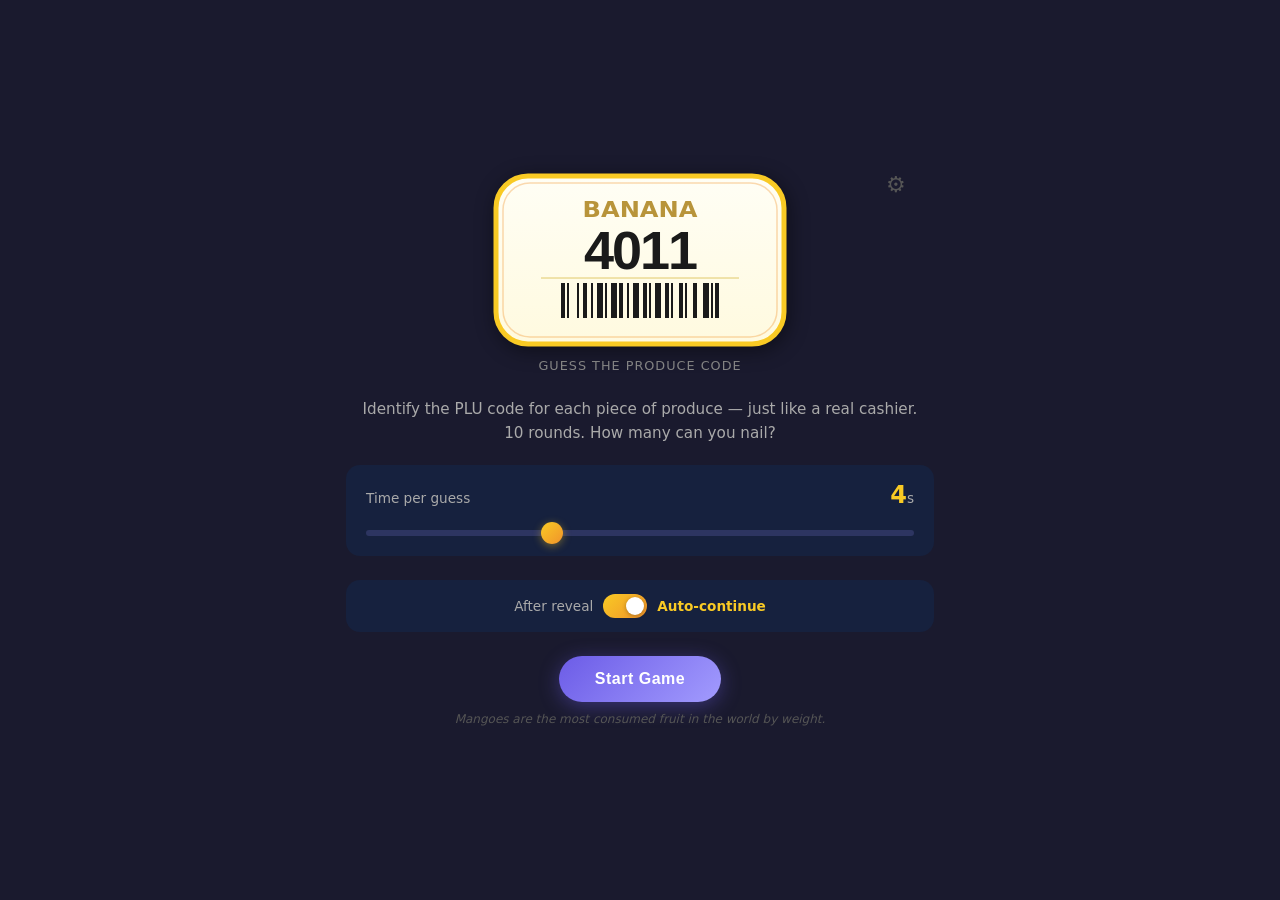
==== index.html @ 0d96e9ea "Fix getScoreHistory error handling, grade denominator, recordGame placement, Home button visibility" ====
<!DOCTYPE html>
<html lang="en">
<head>
<meta charset="UTF-8">
<meta name="viewport" content="width=device-width, initial-scale=1.0">
<title>Banana 4011 — Guess the Produce Code!</title>
<link rel="stylesheet" href="style.css">
</head>
<body>
<div id="app">

  <!-- START SCREEN -->
  <div id="start-screen" class="screen active">
  <button class="gear-btn" onclick="showSettings()" aria-label="Settings">⚙</button>
    <div class="sticker-wrap">
      <!-- Code 128B barcode for "4011": Start B · '4'(v20) · '0'(v16) · '1'(v17) · '1'(v17) · check(v69) · Stop -->
      <svg class="sticker-logo" viewBox="0 0 300 180" xmlns="http://www.w3.org/2000/svg" role="img" aria-label="Banana 4011 PLU sticker">
        <defs>
          <linearGradient id="sticker-bg" x1="0" y1="0" x2="0" y2="1">
            <stop offset="0%" stop-color="#fffef5"/>
            <stop offset="100%" stop-color="#fffadf"/>
          </linearGradient>
        </defs>
        <rect x="6" y="6" width="288" height="168" rx="32" ry="32" fill="url(#sticker-bg)"/>
        <rect x="6" y="6" width="288" height="168" rx="32" ry="32" fill="none" stroke="#f9ca24" stroke-width="5"/>
        <rect x="13" y="13" width="274" height="154" rx="27" ry="27" fill="none" stroke="#f0932b" stroke-width="1.5" opacity="0.35"/>
        <text x="150" y="47" font-family="'Segoe UI',system-ui,sans-serif" font-size="22" font-weight="700" fill="#b8943a" text-anchor="middle" textLength="115" lengthAdjust="spacingAndGlyphs">BANANA</text>
        <text x="150" y="99" font-family="'Helvetica Neue',Arial,sans-serif" font-size="54" font-weight="900" fill="#1a1a1a" text-anchor="middle" letter-spacing="-2">4011</text>
        <line x1="51" y1="108" x2="249" y2="108" stroke="#e0c96a" stroke-width="1"/>
        <!-- barcode bars: module=2px, quiet zone=20px each side, dataStart x=71 -->
        <rect x="71"  y="113" width="4" height="35" fill="#1a1a1a"/>
        <rect x="77"  y="113" width="2" height="35" fill="#1a1a1a"/>
        <rect x="87"  y="113" width="2" height="35" fill="#1a1a1a"/>
        <rect x="93"  y="113" width="4" height="35" fill="#1a1a1a"/>
        <rect x="101" y="113" width="2" height="35" fill="#1a1a1a"/>
        <rect x="107" y="113" width="6" height="35" fill="#1a1a1a"/>
        <rect x="115" y="113" width="2" height="35" fill="#1a1a1a"/>
        <rect x="121" y="113" width="6" height="35" fill="#1a1a1a"/>
        <rect x="129" y="113" width="4" height="35" fill="#1a1a1a"/>
        <rect x="137" y="113" width="2" height="35" fill="#1a1a1a"/>
        <rect x="143" y="113" width="6" height="35" fill="#1a1a1a"/>
        <rect x="153" y="113" width="4" height="35" fill="#1a1a1a"/>
        <rect x="159" y="113" width="2" height="35" fill="#1a1a1a"/>
        <rect x="165" y="113" width="6" height="35" fill="#1a1a1a"/>
        <rect x="175" y="113" width="4" height="35" fill="#1a1a1a"/>
        <rect x="181" y="113" width="2" height="35" fill="#1a1a1a"/>
        <rect x="189" y="113" width="4" height="35" fill="#1a1a1a"/>
        <rect x="195" y="113" width="2" height="35" fill="#1a1a1a"/>
        <rect x="203" y="113" width="4" height="35" fill="#1a1a1a"/>
        <rect x="213" y="113" width="6" height="35" fill="#1a1a1a"/>
        <rect x="221" y="113" width="2" height="35" fill="#1a1a1a"/>
        <rect x="225" y="113" width="4" height="35" fill="#1a1a1a"/>
      </svg>
    </div>
    <p class="tagline">Guess the produce code</p>
    <p class="start-desc">
      Identify the PLU code for each piece of produce — just like a real cashier.<br>
      10 rounds. How many can you nail?
    </p>
    <div class="slider-wrap">
      <div class="slider-label">
        <span>Time per guess</span>
        <span><span class="slider-val" id="timer-display"></span>s</span>
      </div>
      <input type="range" id="timer-slider"
             oninput="document.getElementById('timer-display').textContent=this.value">
    </div>
    <div class="toggle-wrap">
      <span class="toggle-label">After reveal</span>
      <label class="toggle-switch">
        <input type="checkbox" id="auto-continue-toggle">
        <span class="toggle-track">
          <span class="toggle-thumb"></span>
        </span>
      </label>
      <span class="toggle-label" id="auto-continue-label"></span>
    </div>
    <button class="btn" id="start-btn" onclick="startGame()">Start Game</button>
    <p id="fun-fact"></p>
  </div>

  <!-- GAME SCREEN -->
  <div id="game-screen" class="screen">
    <h1>Banana 4011</h1>
    <p class="tagline">Guess the produce code</p>

    <div class="scorebar">
      <div>
        <span class="val" id="score-val">0</span>
        Score
      </div>
      <div class="streak">
        <span class="val" id="streak-val">0🔥</span>
        Streak
      </div>
      <div class="best">
        <span class="val" id="best-val">0</span>
        Best
      </div>
    </div>

    <div class="round-info" id="round-info">Round 1 of 10</div>

    <div class="timer-wrap">
      <div id="timer-bar"></div>
    </div>

    <div class="game-layout">
      <div class="game-main">
        <div class="produce-card" id="produce-card">
          <img class="produce-img" id="produce-img" src="" alt="">
          <p class="ai-label" id="ai-label">AI generated</p>
          <span class="produce-emoji" id="produce-emoji-fallback"></span>
          <div class="produce-name" id="produce-name">Banana</div>
          <div class="produce-hint" id="produce-hint">Yellow, conventional</div>
        </div>
        <div id="feedback"></div>
        <div class="choices" id="choices"></div>
      </div>

      <div class="tip-panel" id="tip-panel">
        <span class="tip-icon">💡</span>
        <p class="tip-text" id="tip-fact"></p>
        <p class="tip-text" id="tip-quality"></p>
        <p class="tip-text" id="tip-memory"></p>
      </div>
    </div>

    <button id="pause-btn" class="btn secondary pause-btn" onclick="togglePause()" disabled>Pause</button>
  </div>

  <!-- LEADERBOARD SCREEN -->
  <div id="leaderboard-screen" class="screen">
    <h1>Banana 4011</h1>
    <p class="tagline">Game over</p>
    <div class="lb-score" id="lb-score">0</div>
    <div class="lb-stats" id="lb-stats"></div>

    <div class="lb-tabs">
      <button class="lb-tab" id="tab-community" onclick="switchLbTab('community')">Community</button>
      <button class="lb-tab" id="tab-personal" onclick="switchLbTab('personal')">Personal best</button>
    </div>

    <div class="lb-table-wrap">
      <div class="lb-table-header">
        <span class="lb-col-rank">#</span>
        <span class="lb-col-name">Name</span>
        <span class="lb-col-score">Score</span>
      </div>
      <div id="lb-rows"></div>
      <div class="lb-error" id="lb-error" style="display:none"></div>
    </div>

    <div id="lb-post-area" class="lb-post-area">
      <div class="lb-post-row" id="lb-post-row">
        <input type="text" id="lb-name-input" class="lb-name-input" placeholder="Your name" maxlength="20">
        <button class="lb-post-btn" id="lb-post-btn" onclick="postScore()">Post score</button>
      </div>
      <div class="lb-skip-wrap" id="lb-skip-wrap">
        <button class="text-btn" onclick="skipLeaderboard()">skip leaderboard</button>
      </div>
    </div>

    <button class="btn lb-play-btn" onclick="startGame()">Play Again</button>
    <button class="btn secondary" onclick="showStart()">Home</button>
  </div>

  <!-- SETTINGS SCREEN -->
  <div id="settings-screen" class="screen">
    <div class="settings-header">
      <button class="back-btn" onclick="showStart()">← Back</button>
      <h2 class="settings-title">Settings</h2>
    </div>

    <div class="settings-section">
      <div class="settings-section-header">
        <span class="settings-section-title">PLU Filter</span>
        <div class="select-all-wrap">
          <button class="text-btn" onclick="selectAllFilter(true)">Select All</button>
          <span class="divider">·</span>
          <button class="text-btn" onclick="selectAllFilter(false)">Deselect All</button>
        </div>
      </div>
      <div id="filter-warning" class="filter-warning" style="display:none">
        Select at least 4 items to play
      </div>
      <div id="settings-list" class="settings-list"></div>
    </div>

    <button class="btn settings-done-btn" onclick="showStart()">Done</button>
  </div>

</div>

<script src="config.js"></script>
<script src="produce.js"></script>

<script>
const PRODUCE = PRODUCE_DATA;

const TOTAL_ROUNDS = CONFIG.totalRounds;
let TIMER_MS = CONFIG.timerDefault * 1000;
const POINTS_CORRECT = CONFIG.pointsCorrect;
const STREAK_BONUS = CONFIG.streakBonus;

let score = 0;
let streak = 0;
let bestStreak = 0;
let round = 0;
let autoContinue = CONFIG.autoContinue;
let timerInterval = null;
let timerStart = null;
let reviewTimeout = null;
let answered = false;
let usedIndices = [];
let currentItem = null;
let activePRODUCE = [];
let activePLUs = [];
let highScore = parseInt(localStorage.getItem('plu_best') || '0');
let correctCount = 0;
let currentGameEntryDate = null;
let lbActiveTab = 'community';
let lbPosted = false;
let lbPlayerRank = null;
let lbPlayerName = null;

function getScoreHistory() {
  try {
    const raw = localStorage.getItem('plu_score_history');
    if (raw) return JSON.parse(raw);
  } catch { /* corrupted — fall through to migration */ }
  const best = parseInt(localStorage.getItem('plu_best') || '0');
  if (best > 0) return [{ score: best, correct: null, total: null, streak: null, date: new Date(0).toISOString() }];
  return [];
}

function saveScoreHistory(history) {
  localStorage.setItem('plu_score_history', JSON.stringify(history));
}

function recordGame(s, correct, total, streak) {
  const history = getScoreHistory();
  const date = new Date().toISOString();
  currentGameEntryDate = date;
  history.push({ score: s, correct, total, streak, date });
  if (history.length > 50) history.splice(0, history.length - 50);
  saveScoreHistory(history);
  const best = history.reduce((m, e) => Math.max(m, e.score), 0);
  localStorage.setItem('plu_best', best);
}

function showLeaderboard() {
  lbPosted = false;
  lbPlayerRank = null;
  lbPlayerName = null;
  lbActiveTab = localStorage.getItem('plu_lb_default') || 'community';


  const pct = score / (TOTAL_ROUNDS * (POINTS_CORRECT + STREAK_BONUS));
  let grade = '';
  if (pct >= 0.9)      grade = '🏆 Produce master!';
  else if (pct >= 0.7) grade = '🌟 Seasoned cashier!';
  else if (pct >= 0.5) grade = '🛒 Getting the hang of it!';
  else if (pct >= 0.3) grade = '📦 Keep practicing!';
  else                 grade = '🍌 Stick to bananas for now!';

  document.getElementById('lb-score').textContent = score;
  document.getElementById('lb-stats').textContent =
    `${correctCount}/${TOTAL_ROUNDS} correct · best streak ${bestStreak} · ${grade}`;

  initPostArea();
  switchLbTab(lbActiveTab);

  document.body.classList.add('lb-open');
  showScreen('leaderboard-screen');
}

function switchLbTab(tab) {
  lbActiveTab = tab;
  document.getElementById('tab-community').classList.toggle('active', tab === 'community');
  document.getElementById('tab-personal').classList.toggle('active', tab === 'personal');
  document.getElementById('lb-post-area').style.display = tab === 'community' ? '' : 'none';
  if (tab === 'community') renderCommunityBoard();
  else renderPersonalBest();
}

function skipLeaderboard() {
  document.getElementById('lb-post-area').style.display = 'none';
}

function initPostArea() {
  lbPosted = false;
  const nameInput = document.getElementById('lb-name-input');
  const postBtn = document.getElementById('lb-post-btn');
  const postRow = document.getElementById('lb-post-row');

  const existing = postRow.querySelector('.lb-static-name');
  if (existing) existing.remove();
  nameInput.style.display = '';
  nameInput.disabled = false;
  nameInput.value = localStorage.getItem('plu_player_name') || '';
  postBtn.textContent = 'Post score';
  postBtn.disabled = false;
  postBtn.style.display = '';
  postBtn.onclick = postScore;

  document.getElementById('lb-skip-wrap').innerHTML =
    '<button class="text-btn" onclick="skipLeaderboard()">skip leaderboard</button>';
  document.getElementById('lb-post-area').style.display = '';
}

// Stubs — implemented in Tasks 5 and 6
function renderCommunityBoard() {
  document.getElementById('lb-rows').innerHTML =
    '<div class="lb-row unsubmitted" style="justify-content:center">Community leaderboard not yet configured</div>';
}

function renderPersonalBest() {
  document.getElementById('lb-rows').innerHTML =
    '<div class="lb-row unsubmitted" style="justify-content:center">Loading…</div>';
}

function postScore() {}

function endGame() {
  clearInterval(timerInterval);
  recordGame(score, correctCount, TOTAL_ROUNDS, bestStreak);
  showLeaderboard();
}

function showSettings() {
  buildSettingsScreen();
  showScreen('settings-screen');
  document.body.classList.add('settings-open');
}

function buildSettingsScreen() {
  const saved = JSON.parse(localStorage.getItem('plu_filter') || 'null');
  const activePLUSet = saved ? new Set(saved) : new Set(PRODUCE.map(p => p.plu));

  const categories = {};
  PRODUCE.forEach(p => {
    if (!categories[p.category]) categories[p.category] = [];
    categories[p.category].push(p);
  });

  const container = document.getElementById('settings-list');
  container.innerHTML = '';

  Object.entries(categories).forEach(([cat, items]) => {
    const allChecked = items.every(p => activePLUSet.has(p.plu));
    const someChecked = items.some(p => activePLUSet.has(p.plu));

    const group = document.createElement('div');
    group.className = 'settings-group';
    group.innerHTML = `
      <label class="group-header">
        <input type="checkbox" class="group-check" ${allChecked ? 'checked' : ''}>
        <span class="group-name">${cat}</span>
        <span class="group-count">${items.length}</span>
      </label>
      <div class="group-items">
        ${items.map(p => `
          <label class="item-row">
            <input type="checkbox" class="item-check" data-plu="${p.plu}" ${activePLUSet.has(p.plu) ? 'checked' : ''}>
            <span class="item-emoji">${p.emoji}</span>
            <span class="item-name">${p.name}</span>
            <span class="item-plu">${p.plu}</span>
          </label>
        `).join('')}
      </div>
    `;

    const groupCb = group.querySelector('.group-check');
    if (someChecked && !allChecked) groupCb.indeterminate = true;

    groupCb.addEventListener('change', () => {
      group.querySelectorAll('.item-check').forEach(ic => ic.checked = groupCb.checked);
      groupCb.indeterminate = false;
      onFilterChange();
    });

    group.querySelectorAll('.item-check').forEach(cb => {
      cb.addEventListener('change', () => {
        const allCbs = group.querySelectorAll('.item-check');
        const checked = [...allCbs].filter(c => c.checked).length;
        groupCb.checked = checked === allCbs.length;
        groupCb.indeterminate = checked > 0 && checked < allCbs.length;
        onFilterChange();
      });
    });

    container.appendChild(group);
  });

  updateStartGuard();
}

function onFilterChange() {
  const plus = [...document.querySelectorAll('.item-check:checked')].map(cb => cb.dataset.plu);
  localStorage.setItem('plu_filter', JSON.stringify(plus));
  updateStartGuard();
}

function updateStartGuard() {
  const itemChecks = document.querySelectorAll('.item-check');
  const count = itemChecks.length > 0
    ? [...itemChecks].filter(c => c.checked).length
    : (() => { const s = JSON.parse(localStorage.getItem('plu_filter') || 'null'); return s ? s.length : PRODUCE.length; })();
  const btn = document.getElementById('start-btn');
  const warning = document.getElementById('filter-warning');
  btn.disabled = count < 4;
  warning.style.display = count < 4 ? 'block' : 'none';
}

function selectAllFilter(checked) {
  document.querySelectorAll('.item-check').forEach(cb => cb.checked = checked);
  document.querySelectorAll('.group-check').forEach(cb => {
    cb.checked = checked;
    cb.indeterminate = false;
  });
  onFilterChange();
}

function startReview() {
  const btn = document.getElementById('pause-btn');
  btn.disabled = false;
  btn.classList.remove('continue');
  if (autoContinue) {
    btn.textContent = 'Pause';
    reviewTimeout = setTimeout(() => {
      btn.disabled = true;
      nextRound();
    }, CONFIG.reviewMs);
  } else {
    btn.textContent = 'Continue';
    btn.classList.add('continue');
    reviewTimeout = null;
  }
}

function togglePause() {
  const btn = document.getElementById('pause-btn');
  if (reviewTimeout) {
    clearTimeout(reviewTimeout);
    reviewTimeout = null;
    btn.textContent = 'Continue';
    btn.classList.add('continue');
  } else {
    nextRound();
  }
}

function shuffle(arr) {
  const a = [...arr];
  for (let i = a.length - 1; i > 0; i--) {
    const j = Math.floor(Math.random() * (i + 1));
    [a[i], a[j]] = [a[j], a[i]];
  }
  return a;
}

function showScreen(id) {
  document.querySelectorAll('.screen').forEach(s => s.classList.remove('active'));
  document.getElementById(id).classList.add('active');
}

function showStart() {
  document.body.classList.remove('settings-open');
  document.body.classList.remove('lb-open');
  showScreen('start-screen');
  document.getElementById('fun-fact').textContent = randomFact();
}

function randomFact() {
  return PRODUCE[Math.floor(Math.random() * PRODUCE.length)].fact;
}

function startGame() {
  TIMER_MS = parseInt(document.getElementById('timer-slider').value) * 1000;
  autoContinue = document.getElementById('auto-continue-toggle').checked;
  const saved = JSON.parse(localStorage.getItem('plu_filter') || 'null');
  activePRODUCE = (saved && saved.length >= 4)
    ? PRODUCE.filter(p => saved.includes(p.plu))
    : [...PRODUCE];
  activePLUs = activePRODUCE.map(p => p.plu);
  document.body.classList.remove('lb-open');
  score = 0;
  streak = 0;
  correctCount = 0;
  round = 0;
  usedIndices = [];
  updateScorebar();
  showScreen('game-screen');
  nextRound();
}

function updateScorebar() {
  document.getElementById('score-val').textContent = score;
  document.getElementById('streak-val').textContent = streak + (streak >= CONFIG.streakThreshold ? '🔥' : '');
  bestStreak = Math.max(bestStreak, streak);
  document.getElementById('best-val').textContent = bestStreak;
}

function nextRound() {
  if (round >= TOTAL_ROUNDS) { endGame(); return; }
  round++;
  answered = false;

  document.getElementById('round-info').textContent = `Round ${round} of ${TOTAL_ROUNDS}`;
  document.getElementById('feedback').textContent = '';
  document.getElementById('feedback').className = '';
  document.getElementById('tip-fact').textContent = '';
  document.getElementById('tip-quality').textContent = '';
  document.getElementById('tip-memory').textContent = '';
  document.getElementById('tip-panel').classList.remove('visible');
  document.getElementById('produce-card').className = 'produce-card';
  const pauseBtn = document.getElementById('pause-btn');
  pauseBtn.disabled = true;
  pauseBtn.textContent = 'Pause';
  pauseBtn.classList.remove('continue');

  // Pick a random item not used yet
  let available = activePRODUCE.map((_, i) => i).filter(i => !usedIndices.includes(i));
  if (available.length === 0) { usedIndices = []; available = activePRODUCE.map((_, i) => i); }
  const idx = available[Math.floor(Math.random() * available.length)];
  usedIndices.push(idx);
  currentItem = activePRODUCE[idx];

  // Display produce
  const produceImg = document.getElementById('produce-img');
  const aiLabel = document.getElementById('ai-label');
  const emojiEl = document.getElementById('produce-emoji-fallback');

  emojiEl.textContent = currentItem.emoji;
  emojiEl.style.display = 'none';
  produceImg.style.display = 'block';
  aiLabel.style.display = 'block';
  produceImg.alt = currentItem.name;
  produceImg.src = `images/${currentItem.plu}.jpg`;
  produceImg.onerror = function() {
    produceImg.style.display = 'none';
    aiLabel.style.display = 'none';
    emojiEl.style.display = 'inline';
  };

  document.getElementById('produce-name').textContent = currentItem.name;
  document.getElementById('produce-hint').textContent = currentItem.variety;

  // Build choices: 1 correct + 3 distractors
  const distractors = shuffle(activePLUs.filter(p => p !== currentItem.plu)).slice(0, 3);
  const choices = shuffle([currentItem.plu, ...distractors]);

  const choicesEl = document.getElementById('choices');
  choicesEl.innerHTML = '';
  choices.forEach(plu => {
    const btn = document.createElement('button');
    btn.className = 'choice-btn';
    btn.innerHTML = `${plu}<span class="plu-label">PLU</span>`;
    btn.onclick = () => handleAnswer(plu, btn);
    choicesEl.appendChild(btn);
  });

  startTimer();
}

function startTimer() {
  clearInterval(timerInterval);
  const bar = document.getElementById('timer-bar');
  bar.className = '';
  bar.style.transform = 'scaleX(1)';
  timerStart = performance.now();

  timerInterval = setInterval(() => {
    const elapsed = performance.now() - timerStart;
    const frac = Math.max(0, 1 - elapsed / TIMER_MS);
    bar.style.transform = `scaleX(${frac})`;

    if (frac < 0.25) bar.className = 'danger';
    else if (frac < 0.5) bar.className = 'warn';
    else bar.className = '';

    if (elapsed >= TIMER_MS && !answered) {
      clearInterval(timerInterval);
      handleTimeout();
    }
  }, 16);
}

function handleAnswer(plu, btn) {
  if (answered) return;
  answered = true;
  clearInterval(timerInterval);

  const isCorrect = plu === currentItem.plu;
  const card = document.getElementById('produce-card');
  const feedback = document.getElementById('feedback');
  const allBtns = document.querySelectorAll('.choice-btn');

  allBtns.forEach(b => {
    b.disabled = true;
    const bPlu = b.textContent.trim().replace('PLU','').trim();
    if (bPlu === currentItem.plu) b.classList.add('correct-ans');
  });

  if (isCorrect) {
    const bonus = streak >= CONFIG.streakThreshold - 1 ? STREAK_BONUS : 0;
    const pts = POINTS_CORRECT + bonus;
    score += pts;
    correctCount++;
    streak++;
    card.classList.add('correct');
    btn.classList.add('correct-ans');
    feedback.textContent = bonus > 0
      ? `+${pts} pts (${POINTS_CORRECT} + ${bonus} streak bonus!)`
      : `+${pts} pts — Correct!`;
    feedback.className = 'correct';

  } else {
    streak = 0;
    card.classList.add('wrong');
    btn.classList.add('wrong-ans');
    feedback.textContent = `Wrong — the answer was ${currentItem.plu}`;
    feedback.className = 'wrong';
    card.classList.add('shake');
    setTimeout(() => card.classList.remove('shake'), 400);
  }

  updateScorebar();
  document.getElementById('tip-fact').textContent = currentItem.fact;
  document.getElementById('tip-quality').textContent = currentItem.quality;
  document.getElementById('tip-memory').textContent = currentItem.memoryTip;
  document.getElementById('tip-panel').classList.add('visible');

  startReview();
}

function handleTimeout() {
  if (answered) return;
  answered = true;
  streak = 0;
  updateScorebar();

  const card = document.getElementById('produce-card');
  card.classList.add('wrong');
  card.classList.add('shake');
  setTimeout(() => card.classList.remove('shake'), 400);

  const feedback = document.getElementById('feedback');
  feedback.textContent = `Time's up! PLU was ${currentItem.plu}`;
  feedback.className = 'timeout';

  document.querySelectorAll('.choice-btn').forEach(b => {
    b.disabled = true;
    const bPlu = b.textContent.trim().replace('PLU','').trim();
    if (bPlu === currentItem.plu) b.classList.add('reveal');
  });

  document.getElementById('tip-fact').textContent = currentItem.fact;
  document.getElementById('tip-quality').textContent = currentItem.quality;
  document.getElementById('tip-memory').textContent = currentItem.memoryTip;
  document.getElementById('tip-panel').classList.add('visible');
  startReview();
}

// Init
const slider = document.getElementById('timer-slider');
slider.min = CONFIG.timerMin;
slider.max = CONFIG.timerMax;
slider.value = CONFIG.timerDefault;
document.getElementById('timer-display').textContent = CONFIG.timerDefault;

const toggle = document.getElementById('auto-continue-toggle');
function updateToggleLabel() {
  document.getElementById('auto-continue-label').textContent =
    toggle.checked ? 'Auto-continue' : 'Pause on reveal';
}
toggle.checked = CONFIG.autoContinue;
toggle.addEventListener('change', updateToggleLabel);
updateToggleLabel();

updateStartGuard();
showStart();
</script>
</body>
</html>
---- style.css ----
* { box-sizing: border-box; margin: 0; padding: 0; }

body {
  font-family: 'Segoe UI', system-ui, sans-serif;
  background: #1a1a2e;
  color: #eee;
  min-height: 100vh;
  display: flex;
  align-items: center;
  justify-content: center;
  overflow: hidden;
}

#app {
  width: 620px;
  text-align: center;
  padding: 0 16px;
}

body.settings-open {
  align-items: flex-start;
  overflow-y: auto;
  overflow-x: hidden;
}

.game-layout {
  display: flex;
  gap: 12px;
  align-items: stretch;
}

.game-main {
  flex: 2;
  min-width: 0;
}

.tip-panel {
  flex: 1;
  background: #16213e;
  border-radius: 16px;
  padding: 16px 14px;
  display: flex;
  flex-direction: column;
  align-items: center;
  gap: 10px;
  opacity: 0;
  transition: opacity 0.3s;
}
.tip-panel.visible { opacity: 1; }

.tip-icon {
  font-size: 1.8rem;
  filter: drop-shadow(0 0 8px rgba(249, 202, 36, 0.8));
  flex-shrink: 0;
}

.tip-text {
  font-size: 0.85rem;
  color: #aaa;
  font-style: italic;
  line-height: 1.55;
  text-align: left;
  width: 100%;
}
.tip-text + .tip-text {
  padding-top: 10px;
  border-top: 1px solid #1e2a50;
}

h1 {
  font-size: 2rem;
  font-weight: 800;
  letter-spacing: -1px;
  background: linear-gradient(135deg, #f9ca24, #f0932b);
  -webkit-background-clip: text;
  -webkit-text-fill-color: transparent;
  background-clip: text;
  margin-bottom: 4px;
}

.tagline {
  font-size: 0.8rem;
  color: #888;
  margin-bottom: 24px;
  letter-spacing: 1px;
  text-transform: uppercase;
}

/* Scorebar */
.scorebar {
  display: flex;
  justify-content: space-between;
  align-items: center;
  margin-bottom: 18px;
  padding: 10px 16px;
  background: #16213e;
  border-radius: 12px;
  font-size: 0.85rem;
  color: #aaa;
}
.scorebar .val {
  font-size: 1.3rem;
  font-weight: 700;
  color: #eee;
  display: block;
}
.scorebar .streak .val { color: #f9ca24; }
.scorebar .best .val { color: #6c5ce7; }

/* Timer bar */
.timer-wrap {
  height: 8px;
  background: #16213e;
  border-radius: 999px;
  overflow: hidden;
  margin-bottom: 22px;
}
#timer-bar {
  height: 100%;
  width: 100%;
  border-radius: 999px;
  background: linear-gradient(90deg, #00b894, #55efc4);
  transition: background 0.3s;
  transform-origin: left;
}
#timer-bar.warn { background: linear-gradient(90deg, #e17055, #fdcb6e); }
#timer-bar.danger { background: linear-gradient(90deg, #d63031, #e17055); }

/* Produce card */
.produce-card {
  background: #16213e;
  border-radius: 24px;
  padding: 32px 24px 28px;
  margin-bottom: 20px;
  position: relative;
  border: 2px solid transparent;
  transition: border-color 0.2s;
}
.produce-card.correct { border-color: #00b894; }
.produce-card.wrong   { border-color: #d63031; }


.produce-emoji {
  font-size: 7rem;
  line-height: 1;
  display: none;
  margin-bottom: 14px;
}

.produce-img {
  width: 200px;
  height: 200px;
  object-fit: cover;
  border-radius: 12px;
  display: block;
  margin: 0 auto 4px;
}

.ai-label {
  font-size: 0.6rem;
  color: #aaa;
  font-style: italic;
  text-align: center;
  margin: 0 0 8px;
}

.produce-name {
  font-size: 1.25rem;
  font-weight: 700;
  margin-bottom: 4px;
}
.produce-hint {
  font-size: 0.78rem;
  color: #666;
  letter-spacing: 0.5px;
}


/* Choices */
.choices {
  display: grid;
  grid-template-columns: 1fr 1fr;
  gap: 10px;
  margin-bottom: 14px;
}

.choice-btn {
  padding: 18px 8px;
  background: #16213e;
  border: 2px solid #2d3561;
  border-radius: 14px;
  color: #eee;
  font-size: 1.4rem;
  font-weight: 700;
  letter-spacing: 2px;
  cursor: pointer;
  transition: all 0.12s;
  position: relative;
  overflow: hidden;
}
.choice-btn:hover:not(:disabled) {
  border-color: #6c5ce7;
  background: #1e2a50;
  transform: translateY(-2px);
}
.choice-btn:active:not(:disabled) { transform: translateY(0); }
.choice-btn:disabled { cursor: default; }
.choice-btn.correct-ans {
  border-color: #00b894;
  background: rgba(0, 184, 148, 0.15);
  color: #55efc4;
}
.choice-btn.wrong-ans {
  border-color: #d63031;
  background: rgba(214, 48, 49, 0.15);
  color: #ff7675;
}
.choice-btn.reveal {
  border-color: #00b894;
  background: rgba(0, 184, 148, 0.08);
  color: #55efc4;
}
.choice-btn .plu-label {
  display: block;
  font-size: 0.65rem;
  font-weight: 400;
  letter-spacing: 1px;
  color: #555;
  margin-top: 4px;
  text-transform: uppercase;
}
.choice-btn.correct-ans .plu-label,
.choice-btn.wrong-ans .plu-label,
.choice-btn.reveal .plu-label { color: inherit; opacity: 0.6; }

/* Feedback banner */
#feedback {
  height: 28px;
  font-size: 0.9rem;
  font-weight: 600;
  letter-spacing: 0.5px;
  margin-bottom: 6px;
  transition: opacity 0.2s;
}
#feedback.correct { color: #55efc4; }
#feedback.wrong   { color: #ff7675; }
#feedback.timeout { color: #fdcb6e; }

/* Screens */
.screen { display: none; }
.screen.active { display: block; }

/* Start screen */
#start-screen {
  padding: 20px 0;
}
.start-emoji { font-size: 4rem; margin-bottom: 16px; display: block; }
.start-desc {
  color: #aaa;
  font-size: 0.95rem;
  line-height: 1.6;
  margin-bottom: 20px;
}

/* Timer slider */
.slider-wrap {
  background: #16213e;
  border-radius: 14px;
  padding: 16px 20px;
  margin-bottom: 24px;
}
.slider-label {
  display: flex;
  justify-content: space-between;
  align-items: baseline;
  margin-bottom: 12px;
  font-size: 0.85rem;
  color: #aaa;
}
.slider-label .slider-val {
  font-size: 1.5rem;
  font-weight: 800;
  color: #f9ca24;
}
input[type=range] {
  -webkit-appearance: none;
  width: 100%;
  height: 6px;
  border-radius: 999px;
  background: #2d3561;
  outline: none;
  cursor: pointer;
}
input[type=range]::-webkit-slider-thumb {
  -webkit-appearance: none;
  width: 22px;
  height: 22px;
  border-radius: 50%;
  background: linear-gradient(135deg, #f9ca24, #f0932b);
  cursor: pointer;
  box-shadow: 0 2px 8px rgba(249,202,36,0.4);
  transition: transform 0.1s;
}
input[type=range]::-webkit-slider-thumb:active { transform: scale(1.2); }
input[type=range]::-moz-range-thumb {
  width: 22px;
  height: 22px;
  border-radius: 50%;
  background: linear-gradient(135deg, #f9ca24, #f0932b);
  cursor: pointer;
  border: none;
}

/* Toggle switch */
.toggle-wrap {
  display: flex;
  align-items: center;
  justify-content: center;
  gap: 10px;
  background: #16213e;
  border-radius: 14px;
  padding: 14px 20px;
  margin-bottom: 24px;
}
.toggle-label {
  font-size: 0.85rem;
  color: #aaa;
}
#auto-continue-label {
  font-weight: 700;
  color: #f9ca24;
  min-width: 90px;
  text-align: left;
}
.toggle-switch {
  position: relative;
  display: inline-block;
  cursor: pointer;
}
.toggle-switch input { display: none; }
.toggle-track {
  display: block;
  width: 44px;
  height: 24px;
  background: #2d3561;
  border-radius: 999px;
  transition: background 0.2s;
  position: relative;
}
.toggle-switch input:checked + .toggle-track {
  background: linear-gradient(135deg, #f9ca24, #f0932b);
}
.toggle-thumb {
  position: absolute;
  top: 3px;
  left: 3px;
  width: 18px;
  height: 18px;
  background: #fff;
  border-radius: 50%;
  transition: transform 0.2s;
  box-shadow: 0 1px 4px rgba(0,0,0,0.3);
}
.toggle-switch input:checked + .toggle-track .toggle-thumb {
  transform: translateX(20px);
}

/* End screen */
#end-screen { padding: 20px 0; }
.end-score {
  font-size: 4rem;
  font-weight: 900;
  background: linear-gradient(135deg, #f9ca24, #f0932b);
  -webkit-background-clip: text;
  -webkit-text-fill-color: transparent;
  background-clip: text;
  margin: 12px 0 4px;
}
.end-label { color: #888; font-size: 0.85rem; margin-bottom: 6px; }
.end-detail { color: #aaa; font-size: 0.9rem; margin-bottom: 28px; }

/* Buttons */
.btn {
  display: inline-block;
  padding: 14px 36px;
  background: linear-gradient(135deg, #6c5ce7, #a29bfe);
  color: #fff;
  font-size: 1rem;
  font-weight: 700;
  border: none;
  border-radius: 50px;
  cursor: pointer;
  letter-spacing: 0.5px;
  transition: transform 0.12s, box-shadow 0.12s;
  box-shadow: 0 4px 20px rgba(108, 92, 231, 0.4);
}
.btn:hover { transform: translateY(-2px); box-shadow: 0 6px 24px rgba(108, 92, 231, 0.5); }
.btn:active { transform: translateY(0); }
.btn.secondary {
  background: #16213e;
  box-shadow: none;
  border: 2px solid #2d3561;
  margin-left: 10px;
}
.btn.secondary:hover { border-color: #6c5ce7; box-shadow: none; }

/* Logo sticker */
.sticker-wrap {
  display: flex;
  justify-content: center;
  margin-bottom: 8px;
}
.sticker-logo {
  width: 300px;
  max-width: 96%;
  filter: drop-shadow(2px 4px 10px rgba(0,0,0,0.45));
}

/* Fun facts */
#fun-fact {
  font-size: 0.75rem;
  color: #555;
  margin-top: 10px;
  min-height: 18px;
  font-style: italic;
}

/* Round counter */
.round-info {
  font-size: 0.75rem;
  color: #555;
  margin-bottom: 12px;
  letter-spacing: 0.5px;
}

.pause-btn {
  margin-top: 12px;
  width: 100%;
  transition: all 0.15s;
  border-color: #f9ca24;
  color: #f9ca24;
  letter-spacing: 1.5px;
  text-transform: uppercase;
  font-size: 0.85rem;
}
.pause-btn:hover:not(:disabled) {
  background: rgba(249, 202, 36, 0.12);
  border-color: #f9ca24;
  box-shadow: 0 0 12px rgba(249, 202, 36, 0.25);
}
.pause-btn:disabled {
  opacity: 0.2;
  cursor: default;
  transform: none !important;
  border-color: #2d3561;
  color: #aaa;
  box-shadow: none;
}
.pause-btn.continue {
  background: linear-gradient(135deg, #00b894, #55efc4);
  border-color: transparent;
  color: #fff;
  box-shadow: 0 4px 16px rgba(0, 184, 148, 0.4);
}
.pause-btn.continue:hover:not(:disabled) {
  background: linear-gradient(135deg, #00a381, #44ddb3);
  box-shadow: 0 6px 20px rgba(0, 184, 148, 0.5);
}

@keyframes shake {
  0%,100% { transform: translateX(0); }
  20% { transform: translateX(-8px); }
  40% { transform: translateX(8px); }
  60% { transform: translateX(-5px); }
  80% { transform: translateX(5px); }
}
.shake { animation: shake 0.35s ease; }

/* Settings screen */
#settings-screen {
  padding: 20px 0 24px;
  text-align: left;
}

.gear-btn {
  position: absolute;
  top: 20px;
  right: 20px;
  background: none;
  border: none;
  font-size: 1.4rem;
  color: #555;
  cursor: pointer;
  padding: 4px 8px;
  border-radius: 8px;
  transition: color 0.15s, background 0.15s;
  line-height: 1;
}
.gear-btn:hover { color: #aaa; background: #16213e; }

.settings-header {
  display: flex;
  align-items: center;
  gap: 12px;
  margin-bottom: 24px;
}

.back-btn {
  background: none;
  border: none;
  color: #aaa;
  font-size: 0.9rem;
  cursor: pointer;
  padding: 6px 10px;
  border-radius: 8px;
  transition: color 0.15s, background 0.15s;
}
.back-btn:hover { color: #eee; background: #16213e; }

.settings-title {
  font-size: 1.2rem;
  font-weight: 700;
  color: #eee;
  margin: 0;
}

.settings-section {
  background: #16213e;
  border-radius: 16px;
  padding: 16px;
  margin-bottom: 20px;
}

.settings-section-header {
  display: flex;
  justify-content: space-between;
  align-items: center;
  margin-bottom: 12px;
}

.settings-section-title {
  font-size: 0.85rem;
  font-weight: 700;
  color: #aaa;
  text-transform: uppercase;
  letter-spacing: 1px;
}

.select-all-wrap {
  display: flex;
  align-items: center;
  gap: 6px;
}

.text-btn {
  background: none;
  border: none;
  color: #6c5ce7;
  font-size: 0.8rem;
  cursor: pointer;
  padding: 2px 4px;
  border-radius: 4px;
}
.text-btn:hover { color: #a29bfe; }

.divider { color: #555; font-size: 0.8rem; }

.filter-warning {
  background: rgba(214, 48, 49, 0.12);
  border: 1px solid rgba(214, 48, 49, 0.4);
  color: #ff7675;
  font-size: 0.8rem;
  border-radius: 8px;
  padding: 8px 12px;
  margin-bottom: 12px;
}

.settings-list {
  display: flex;
  flex-direction: column;
  gap: 4px;
}

/* Category group */
.settings-group {
  border-radius: 10px;
  overflow: hidden;
}

.group-header {
  display: flex;
  align-items: center;
  gap: 10px;
  padding: 10px 12px;
  background: #1e2a50;
  cursor: pointer;
  user-select: none;
  border-radius: 10px;
}
.group-header:hover { background: #243060; }

.group-name {
  flex: 1;
  font-size: 0.9rem;
  font-weight: 600;
  color: #eee;
}

.group-count {
  font-size: 0.75rem;
  color: #666;
  background: #16213e;
  padding: 1px 7px;
  border-radius: 999px;
}

.group-items {
  display: flex;
  flex-direction: column;
  padding: 4px 0 4px 12px;
}

.item-row {
  display: flex;
  align-items: center;
  gap: 8px;
  padding: 10px 12px 10px 0;
  cursor: pointer;
  user-select: none;
  border-radius: 8px;
  transition: background 0.1s;
}
.item-row:hover { background: rgba(255,255,255,0.04); }

.item-emoji { font-size: 1.1rem; min-width: 24px; text-align: center; }

.item-name {
  flex: 1;
  font-size: 0.85rem;
  color: #ccc;
}

.item-plu {
  font-size: 0.85rem;
  font-weight: 700;
  color: #888;
  letter-spacing: 1.5px;
  font-family: monospace;
}

/* Checkbox styling */
.group-header input[type=checkbox],
.item-row input[type=checkbox] {
  width: 16px;
  height: 16px;
  accent-color: #6c5ce7;
  cursor: pointer;
  flex-shrink: 0;
}

.settings-done-btn {
  width: 100%;
  margin-top: 4px;
}

/* Make start screen relative so gear btn positions correctly */
#start-screen { position: relative; }

/* Leaderboard screen */
body.lb-open {
  align-items: flex-start;
  overflow-y: auto;
  overflow-x: hidden;
}

#leaderboard-screen {
  padding: 20px 0 32px;
  text-align: center;
}

.lb-score {
  font-size: 4rem;
  font-weight: 900;
  background: linear-gradient(135deg, #f9ca24, #f0932b);
  -webkit-background-clip: text;
  -webkit-text-fill-color: transparent;
  background-clip: text;
  margin: 12px 0 4px;
}

.lb-stats {
  color: #aaa;
  font-size: 0.85rem;
  margin-bottom: 20px;
}

/* Tabs */
.lb-tabs {
  display: flex;
  border-radius: 10px;
  overflow: hidden;
  border: 1px solid #2d3561;
  margin-bottom: 12px;
}

.lb-tab {
  flex: 1;
  padding: 8px;
  background: none;
  border: none;
  color: #555;
  font-size: 0.85rem;
  font-weight: 600;
  cursor: pointer;
  transition: background 0.15s, color 0.15s;
}

.lb-tab.active {
  background: #6c5ce7;
  color: #fff;
}

.lb-tab:hover:not(.active) {
  background: #16213e;
  color: #aaa;
}

/* Table */
.lb-table-wrap {
  background: #16213e;
  border-radius: 12px;
  overflow: hidden;
  margin-bottom: 12px;
  text-align: left;
}

.lb-table-header {
  display: flex;
  padding: 6px 12px;
  border-bottom: 1px solid #2d3561;
  color: #555;
  font-size: 0.75rem;
  text-transform: uppercase;
  letter-spacing: 1px;
}

.lb-row {
  display: flex;
  align-items: center;
  padding: 8px 12px;
  border-bottom: 1px solid #1a1a2e;
  font-size: 0.85rem;
}

.lb-row:last-child { border-bottom: none; }

.lb-row.player {
  background: rgba(108, 92, 231, 0.15);
  border: 1px solid rgba(108, 92, 231, 0.3);
  color: #a29bfe;
}

.lb-row.unsubmitted { color: #555; }

.lb-row.sep {
  color: #555;
  font-size: 0.75rem;
  padding: 4px 12px;
}

.lb-col-rank {
  width: 28px;
  flex-shrink: 0;
  font-weight: 700;
}

.lb-col-name {
  flex: 1;
  overflow: hidden;
  text-overflow: ellipsis;
  white-space: nowrap;
}

.lb-col-score {
  text-align: right;
  min-width: 44px;
  font-weight: 700;
}

/* Gold/silver/bronze for top 3 community rows */
.lb-row:nth-child(1) .lb-col-rank { color: #f9ca24; }
.lb-row:nth-child(2) .lb-col-rank { color: #aaa; }
.lb-row:nth-child(3) .lb-col-rank { color: #cd7f32; }
.lb-row.player .lb-col-rank { color: #a29bfe; }

.lb-error {
  padding: 10px 12px;
  color: #fdcb6e;
  font-size: 0.82rem;
  text-align: center;
}

.lb-error a {
  color: #a29bfe;
  cursor: pointer;
  text-decoration: underline;
}

/* Post area */
.lb-post-area { margin-bottom: 8px; }

.lb-post-row {
  display: flex;
  align-items: center;
  gap: 8px;
  margin-bottom: 6px;
}

.lb-name-input {
  flex: 1;
  background: #16213e;
  border: 1px solid #2d3561;
  border-radius: 8px;
  padding: 9px 12px;
  color: #f9ca24;
  font-size: 0.9rem;
  font-weight: 700;
  outline: none;
  transition: border-color 0.15s;
}

.lb-name-input:focus { border-color: #6c5ce7; }

.lb-post-btn {
  padding: 9px 14px;
  background: #16213e;
  border: 1px solid #00b894;
  border-radius: 20px;
  color: #00b894;
  font-size: 0.82rem;
  font-weight: 700;
  cursor: pointer;
  white-space: nowrap;
  transition: background 0.15s;
}

.lb-post-btn:hover:not(:disabled) { background: rgba(0, 184, 148, 0.12); }
.lb-post-btn:disabled { opacity: 0.4; cursor: default; }

.lb-home-btn {
  padding: 9px 14px !important;
  font-size: 0.82rem !important;
  white-space: nowrap;
}

.lb-skip-wrap {
  text-align: center;
  margin-bottom: 10px;
}

.lb-static-name {
  flex: 1;
  color: #f9ca24;
  font-weight: 700;
  font-size: 0.9rem;
  text-align: left;
  padding: 9px 0;
}

.lb-play-btn { width: 100%; }

/* Leaderboard settings toggle */
.lb-default-row {
  display: flex;
  align-items: center;
  justify-content: space-between;
  padding: 6px 0;
}

.lb-tab-toggle {
  display: flex;
  border-radius: 8px;
  overflow: hidden;
  border: 1px solid #2d3561;
}

.lb-toggle-opt {
  padding: 5px 12px;
  background: none;
  border: none;
  color: #555;
  font-size: 0.8rem;
  font-weight: 600;
  cursor: pointer;
  transition: background 0.15s, color 0.15s;
}

.lb-toggle-opt.active { background: #6c5ce7; color: #fff; }
.lb-toggle-opt:hover:not(.active) { background: #1e2a50; color: #aaa; }
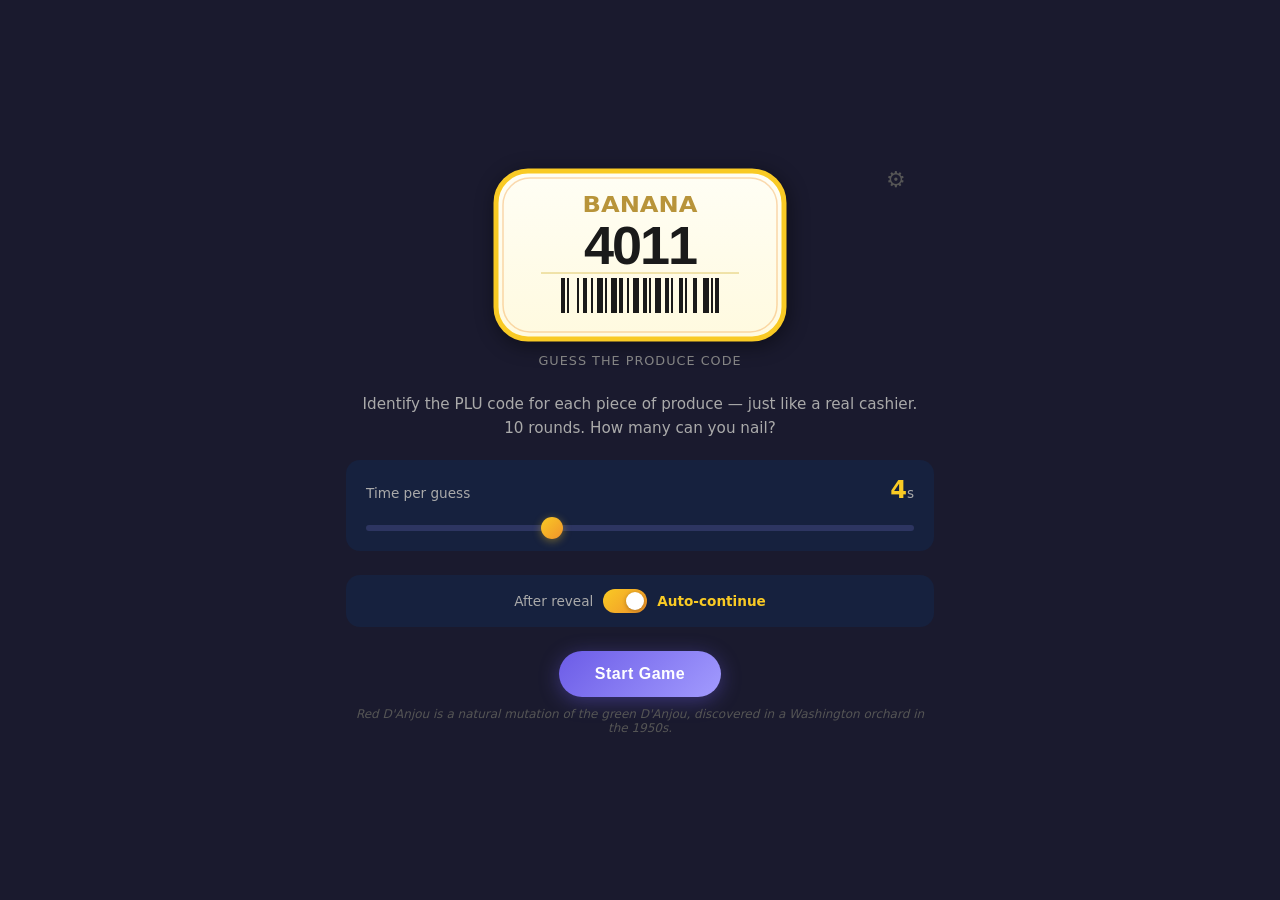
==== commit 87ee9f95: "Implement personal best tab with score history" ====
--- a/index.html
+++ b/index.html
@@ -316,8 +316,51 @@
 }
 
 function renderPersonalBest() {
-  document.getElementById('lb-rows').innerHTML =
-    '<div class="lb-row unsubmitted" style="justify-content:center">Loading…</div>';
+  const history = getScoreHistory();
+  const sorted = [...history].sort((a, b) => b.score - a.score);
+  const top10 = sorted.slice(0, 10);
+  const currentIdx = sorted.findIndex(e => e.date === currentGameEntryDate);
+  const container = document.getElementById('lb-rows');
+  container.innerHTML = '';
+
+  if (sorted.length === 0) {
+    container.innerHTML = '<div class="lb-row unsubmitted" style="justify-content:center">No games yet</div>';
+    return;
+  }
+
+  top10.forEach((entry, i) => {
+    const isCurrent = entry.date === currentGameEntryDate;
+    const label = isCurrent
+      ? 'You (now)'
+      : entry.date === new Date(0).toISOString()
+        ? 'Previous best'
+        : new Date(entry.date).toLocaleDateString();
+    const row = document.createElement('div');
+    row.className = 'lb-row' + (isCurrent ? ' player' : '');
+    row.innerHTML = `
+      <span class="lb-col-rank">${i + 1}</span>
+      <span class="lb-col-name">${label}</span>
+      <span class="lb-col-score">${entry.score}</span>
+    `;
+    container.appendChild(row);
+  });
+
+  if (currentIdx >= 10) {
+    const sep = document.createElement('div');
+    sep.className = 'lb-row sep';
+    sep.innerHTML = '<span class="lb-col-rank">…</span><span class="lb-col-name"></span><span class="lb-col-score"></span>';
+    container.appendChild(sep);
+
+    const entry = sorted[currentIdx];
+    const row = document.createElement('div');
+    row.className = 'lb-row player';
+    row.innerHTML = `
+      <span class="lb-col-rank">${currentIdx + 1}</span>
+      <span class="lb-col-name">You (now)</span>
+      <span class="lb-col-score">${entry.score}</span>
+    `;
+    container.appendChild(row);
+  }
 }
 
 function postScore() {}
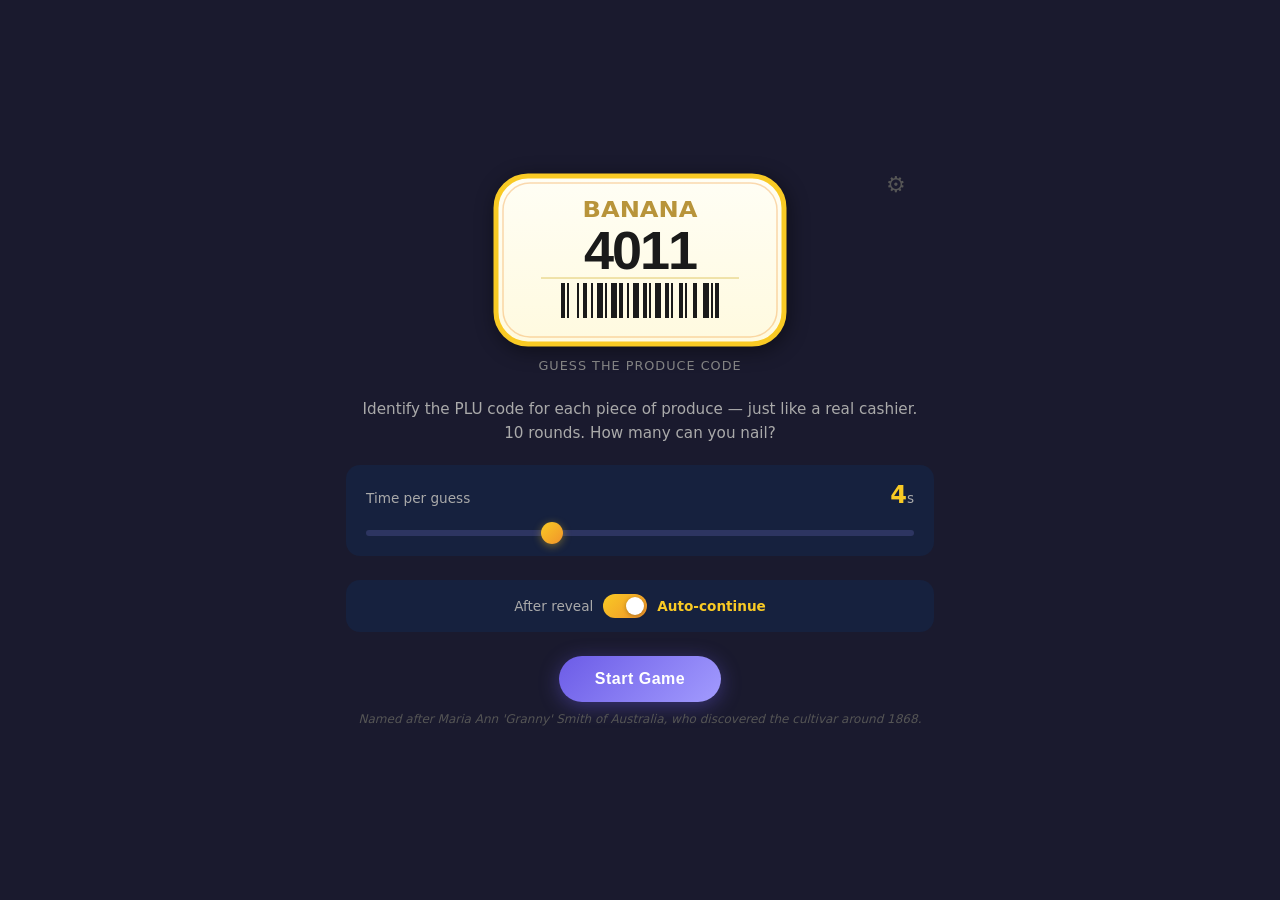
==== commit 72edaa22: "Sanitize entry.score in renderPersonalBest to prevent XSS" ====
--- a/index.html
+++ b/index.html
@@ -328,11 +328,13 @@
     return;
   }
 
+  const epochIso = new Date(0).toISOString();
+
   top10.forEach((entry, i) => {
     const isCurrent = entry.date === currentGameEntryDate;
     const label = isCurrent
       ? 'You (now)'
-      : entry.date === new Date(0).toISOString()
+      : entry.date === epochIso
         ? 'Previous best'
         : new Date(entry.date).toLocaleDateString();
     const row = document.createElement('div');
@@ -340,7 +342,7 @@
     row.innerHTML = `
       <span class="lb-col-rank">${i + 1}</span>
       <span class="lb-col-name">${label}</span>
-      <span class="lb-col-score">${entry.score}</span>
+      <span class="lb-col-score">${parseInt(entry.score, 10)}</span>
     `;
     container.appendChild(row);
   });
@@ -357,7 +359,7 @@
     row.innerHTML = `
       <span class="lb-col-rank">${currentIdx + 1}</span>
       <span class="lb-col-name">You (now)</span>
-      <span class="lb-col-score">${entry.score}</span>
+      <span class="lb-col-score">${parseInt(entry.score, 10)}</span>
     `;
     container.appendChild(row);
   }
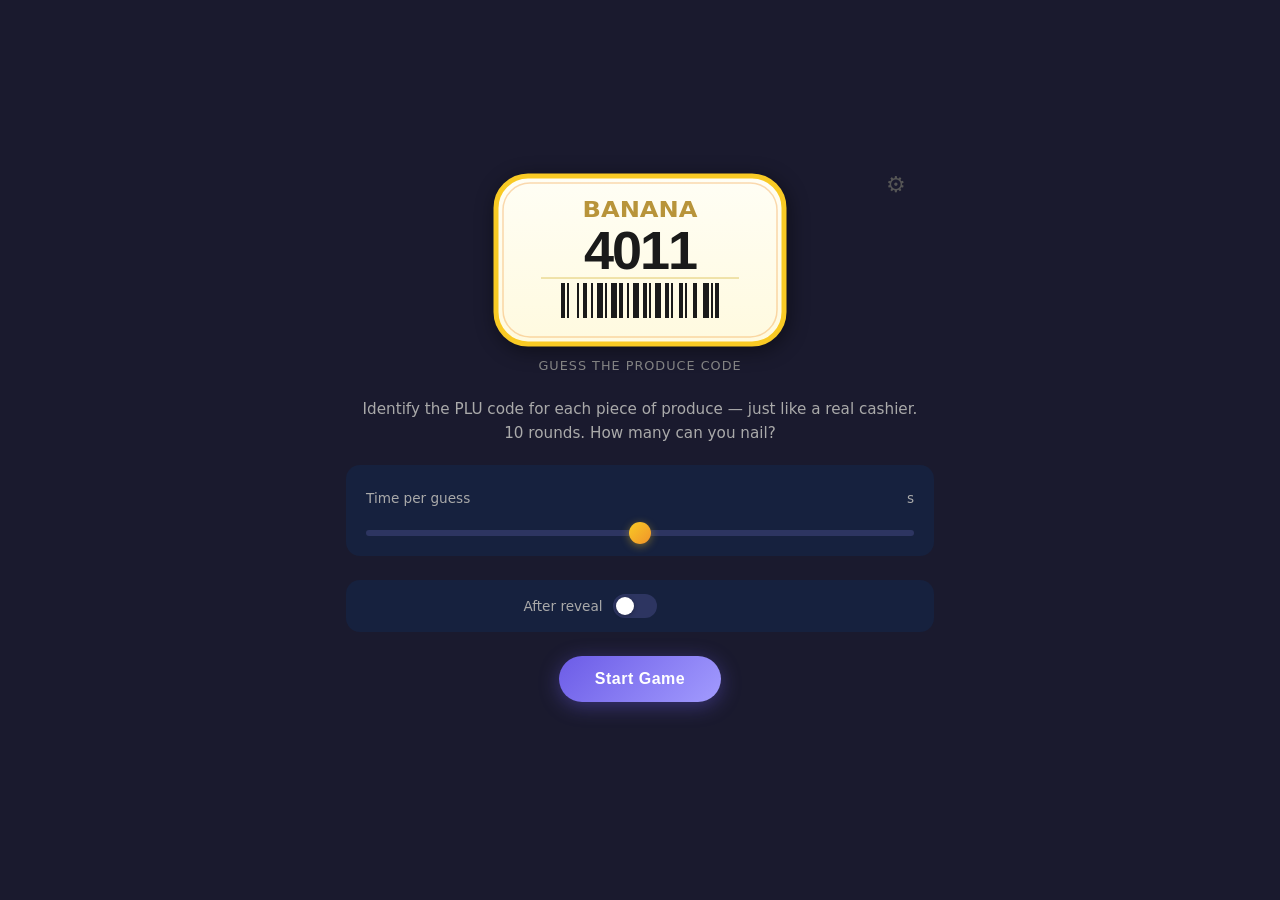
==== commit 9d376427: "Add Supabase community leaderboard tab (credentials placeholder)" ====
--- a/index.html
+++ b/index.html
@@ -192,10 +192,15 @@
 
 </div>
 
+<script src="https://cdn.jsdelivr.net/npm/@supabase/supabase-js@2"></script>
 <script src="config.js"></script>
 <script src="produce.js"></script>
 
 <script>
+const SUPABASE_URL = 'YOUR_SUPABASE_URL';
+const SUPABASE_ANON_KEY = 'YOUR_SUPABASE_ANON_KEY';
+const sbClient = supabase.createClient(SUPABASE_URL, SUPABASE_ANON_KEY);
+
 const PRODUCE = PRODUCE_DATA;
 
 const TOTAL_ROUNDS = CONFIG.totalRounds;
@@ -309,10 +314,84 @@
   document.getElementById('lb-post-area').style.display = '';
 }
 
-// Stubs — implemented in Tasks 5 and 6
-function renderCommunityBoard() {
-  document.getElementById('lb-rows').innerHTML =
-    '<div class="lb-row unsubmitted" style="justify-content:center">Community leaderboard not yet configured</div>';
+const LB_ERRORS = [
+  'The leaderboard has gone bananas 🍌 — <a onclick="renderCommunityBoard()">retry</a>',
+  'Score submission got lost in the produce aisle — <a onclick="renderCommunityBoard()">try again</a>',
+];
+
+function lbErrorMsg() {
+  return LB_ERRORS[Math.floor(Math.random() * LB_ERRORS.length)];
+}
+
+function escapeHtml(str) {
+  return String(str)
+    .replace(/&/g, '&amp;').replace(/</g, '&lt;')
+    .replace(/>/g, '&gt;').replace(/"/g, '&quot;');
+}
+
+async function renderCommunityBoard() {
+  const container = document.getElementById('lb-rows');
+  const errEl = document.getElementById('lb-error');
+  container.innerHTML = '<div class="lb-row unsubmitted" style="justify-content:center;color:#555">Loading…</div>';
+  errEl.style.display = 'none';
+
+  try {
+    const { data, error } = await sbClient
+      .from('scores')
+      .select('name, score')
+      .order('score', { ascending: false })
+      .limit(10);
+    if (error) throw error;
+    renderCommunityRows(data);
+  } catch {
+    container.innerHTML = '';
+    errEl.innerHTML = lbErrorMsg();
+    errEl.style.display = 'block';
+  }
+}
+
+function renderCommunityRows(rows) {
+  const container = document.getElementById('lb-rows');
+  container.innerHTML = '';
+
+  if (!rows || rows.length === 0) {
+    container.innerHTML =
+      '<div class="lb-row unsubmitted" style="justify-content:center">No scores yet — be the first!</div>';
+  } else {
+    rows.forEach((row, i) => {
+      const el = document.createElement('div');
+      el.className = 'lb-row';
+      el.innerHTML = `
+        <span class="lb-col-rank">${i + 1}</span>
+        <span class="lb-col-name">${escapeHtml(row.name)}</span>
+        <span class="lb-col-score">${parseInt(row.score, 10)}</span>
+      `;
+      container.appendChild(el);
+    });
+  }
+
+  const sep = document.createElement('div');
+  sep.className = 'lb-row sep';
+  sep.innerHTML = '<span class="lb-col-rank">…</span><span class="lb-col-name"></span><span class="lb-col-score"></span>';
+  container.appendChild(sep);
+
+  const playerRow = document.createElement('div');
+  if (lbPosted && lbPlayerRank !== null) {
+    playerRow.className = 'lb-row player';
+    playerRow.innerHTML = `
+      <span class="lb-col-rank">${lbPlayerRank}</span>
+      <span class="lb-col-name">${escapeHtml(lbPlayerName)} ← you</span>
+      <span class="lb-col-score">${score}</span>
+    `;
+  } else {
+    playerRow.className = 'lb-row player unsubmitted';
+    playerRow.innerHTML = `
+      <span class="lb-col-rank">—</span>
+      <span class="lb-col-name">— not submitted</span>
+      <span class="lb-col-score">—</span>
+    `;
+  }
+  container.appendChild(playerRow);
 }
 
 function renderPersonalBest() {
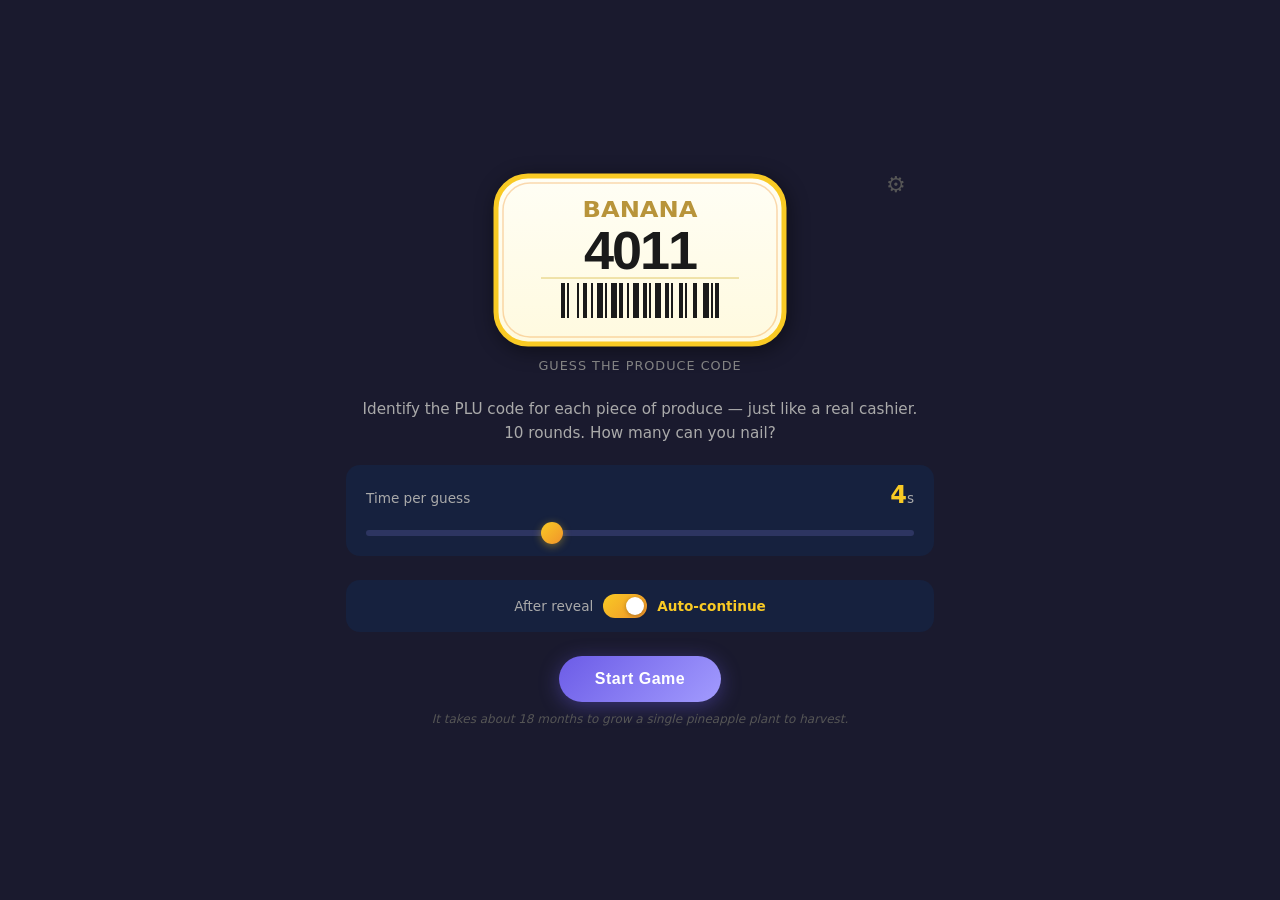
==== commit bfa9aa4f: "Replace Supabase SDK with direct fetch; fix project URL (.com → .co)" ====
--- a/index.html
+++ b/index.html
@@ -187,19 +187,30 @@
       <div id="settings-list" class="settings-list"></div>
     </div>
 
+    <div class="settings-section">
+      <div class="settings-label">Leaderboard default</div>
+      <div class="lb-default-row">
+        <button class="lb-toggle-opt" id="lbt-community" onclick="setLbDefault('community')">Community</button>
+        <button class="lb-toggle-opt" id="lbt-personal" onclick="setLbDefault('personal')">Personal best</button>
+      </div>
+    </div>
+
     <button class="btn settings-done-btn" onclick="showStart()">Done</button>
   </div>
 
 </div>
 
-<script src="https://cdn.jsdelivr.net/npm/@supabase/supabase-js@2"></script>
 <script src="config.js"></script>
 <script src="produce.js"></script>
 
 <script>
-const SUPABASE_URL = 'YOUR_SUPABASE_URL';
-const SUPABASE_ANON_KEY = 'YOUR_SUPABASE_ANON_KEY';
-const sbClient = supabase.createClient(SUPABASE_URL, SUPABASE_ANON_KEY);
+const SUPABASE_URL = 'https://gjafmixdspzbzcpcsfjm.supabase.co';
+const SUPABASE_ANON_KEY = 'eyJhbGciOiJIUzI1NiIsInR5cCI6IkpXVCJ9.eyJpc3MiOiJzdXBhYmFzZSIsInJlZiI6ImdqYWZtaXhkc3B6YnpjcGNzZmptIiwicm9sZSI6ImFub24iLCJpYXQiOjE3NzkyNzg1NzMsImV4cCI6MjA5NDg1NDU3M30.FsCb2VBnD5Xc2VbG4V-i3m0L0pExTLYfGyPdh3dX88U';
+const SB_HEADERS = {
+  'apikey': SUPABASE_ANON_KEY,
+  'Authorization': `Bearer ${SUPABASE_ANON_KEY}`,
+  'Content-Type': 'application/json',
+};
 
 const PRODUCE = PRODUCE_DATA;
 
@@ -336,12 +347,12 @@
   errEl.style.display = 'none';
 
   try {
-    const { data, error } = await sbClient
-      .from('scores')
-      .select('name, score')
-      .order('score', { ascending: false })
-      .limit(10);
-    if (error) throw error;
+    const resp = await fetch(
+      `${SUPABASE_URL}/rest/v1/scores?select=name,score&order=score.desc&limit=10`,
+      { headers: SB_HEADERS }
+    );
+    if (!resp.ok) throw new Error(resp.status);
+    const data = await resp.json();
     renderCommunityRows(data);
   } catch {
     container.innerHTML = '';
@@ -444,7 +455,98 @@
   }
 }
 
-function postScore() {}
+async function postScore() {
+  const nameInput = document.getElementById('lb-name-input');
+  const postBtn = document.getElementById('lb-post-btn');
+  const errEl = document.getElementById('lb-error');
+  const name = nameInput.value.trim();
+  if (!name) { nameInput.focus(); return; }
+
+  localStorage.setItem('plu_player_name', name);
+  postBtn.disabled = true;
+  postBtn.textContent = 'Posting…';
+  errEl.style.display = 'none';
+
+  try {
+    const insertResp = await fetch(`${SUPABASE_URL}/rest/v1/scores`, {
+      method: 'POST',
+      headers: { ...SB_HEADERS, 'Prefer': 'return=minimal' },
+      body: JSON.stringify({ name, score, correct: correctCount, total: TOTAL_ROUNDS, streak: bestStreak }),
+    });
+    if (!insertResp.ok) throw new Error(insertResp.status);
+
+    const rankResp = await fetch(
+      `${SUPABASE_URL}/rest/v1/scores?select=*&score=gt.${score}`,
+      { method: 'HEAD', headers: { ...SB_HEADERS, 'Prefer': 'count=exact' } }
+    );
+    if (!rankResp.ok) throw new Error(rankResp.status);
+    const range = rankResp.headers.get('content-range') || '0-0/0';
+    const count = parseInt(range.split('/')[1], 10) || 0;
+
+    lbPlayerName = name;
+    lbPlayerRank = count + 1;
+    lbPosted = true;
+
+    showPostConfirmed(name);
+    await renderCommunityBoard();
+
+  } catch {
+    postBtn.disabled = false;
+    postBtn.textContent = 'Post score';
+    errEl.innerHTML = lbErrorMsg();
+    errEl.style.display = 'block';
+  }
+}
+
+function showPostConfirmed(name) {
+  const postRow = document.getElementById('lb-post-row');
+  const nameInput = document.getElementById('lb-name-input');
+  const postBtn = document.getElementById('lb-post-btn');
+
+  nameInput.style.display = 'none';
+  postBtn.textContent = '✓ Posted';
+
+  const staticName = document.createElement('span');
+  staticName.className = 'lb-static-name';
+  staticName.textContent = name;
+  postRow.insertBefore(staticName, nameInput);
+
+  document.getElementById('lb-skip-wrap').innerHTML =
+    '<button class="text-btn" onclick="enterEditMode()">edit name</button>';
+
+  setTimeout(() => { postBtn.style.display = 'none'; }, 1500);
+}
+
+function enterEditMode() {
+  const postRow = document.getElementById('lb-post-row');
+  const nameInput = document.getElementById('lb-name-input');
+  const postBtn = document.getElementById('lb-post-btn');
+  const existing = postRow.querySelector('.lb-static-name');
+  if (existing) existing.remove();
+
+  nameInput.style.display = '';
+  nameInput.disabled = false;
+  postBtn.style.display = '';
+  postBtn.textContent = 'Post score';
+  postBtn.disabled = false;
+  postBtn.onclick = postScore;
+
+  lbPosted = false;
+  lbPlayerRank = null;
+  lbPlayerName = null;
+
+  document.getElementById('lb-skip-wrap').innerHTML =
+    '<button class="text-btn" onclick="skipLeaderboard()">skip leaderboard</button>';
+
+  nameInput.focus();
+  renderCommunityBoard();
+}
+
+function setLbDefault(val) {
+  localStorage.setItem('plu_lb_default', val);
+  document.getElementById('lbt-community').classList.toggle('active', val === 'community');
+  document.getElementById('lbt-personal').classList.toggle('active', val === 'personal');
+}
 
 function endGame() {
   clearInterval(timerInterval);
@@ -518,6 +620,9 @@
   });
 
   updateStartGuard();
+
+  const lbDefault = localStorage.getItem('plu_lb_default') || 'community';
+  setLbDefault(lbDefault);
 }
 
 function onFilterChange() {
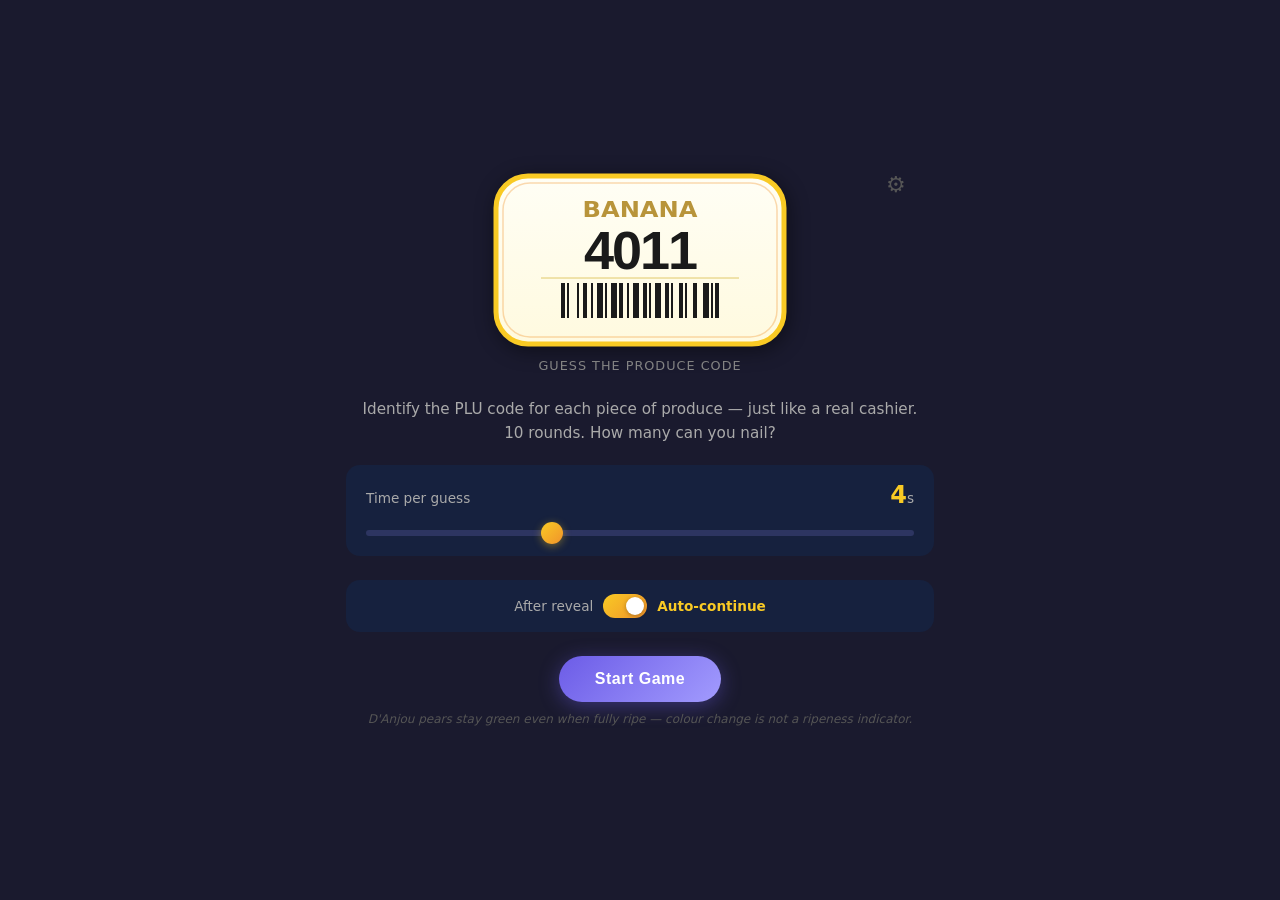
==== commit f6b4b942: "Split into separate pages: settings.html and leaderboard.html" ====
--- a/index.html
+++ b/index.html
@@ -11,7 +11,7 @@
 
   <!-- START SCREEN -->
   <div id="start-screen" class="screen active">
-  <button class="gear-btn" onclick="showSettings()" aria-label="Settings">⚙</button>
+  <button class="gear-btn" onclick="window.location.href='settings.html'" aria-label="Settings">⚙</button>
     <div class="sticker-wrap">
       <!-- Code 128B barcode for "4011": Start B · '4'(v20) · '0'(v16) · '1'(v17) · '1'(v17) · check(v69) · Stop -->
       <svg class="sticker-logo" viewBox="0 0 300 180" xmlns="http://www.w3.org/2000/svg" role="img" aria-label="Banana 4011 PLU sticker">
@@ -129,89 +129,12 @@
     <button id="pause-btn" class="btn secondary pause-btn" onclick="togglePause()" disabled>Pause</button>
   </div>
 
-  <!-- LEADERBOARD SCREEN -->
-  <div id="leaderboard-screen" class="screen">
-    <h1>Banana 4011</h1>
-    <p class="tagline">Game over</p>
-    <div class="lb-score" id="lb-score">0</div>
-    <div class="lb-stats" id="lb-stats"></div>
-
-    <div class="lb-tabs">
-      <button class="lb-tab" id="tab-community" onclick="switchLbTab('community')">Community</button>
-      <button class="lb-tab" id="tab-personal" onclick="switchLbTab('personal')">Personal best</button>
-    </div>
-
-    <div class="lb-table-wrap">
-      <div class="lb-table-header">
-        <span class="lb-col-rank">#</span>
-        <span class="lb-col-name">Name</span>
-        <span class="lb-col-score">Score</span>
-      </div>
-      <div id="lb-rows"></div>
-      <div class="lb-error" id="lb-error" style="display:none"></div>
-    </div>
-
-    <div id="lb-post-area" class="lb-post-area">
-      <div class="lb-post-row" id="lb-post-row">
-        <input type="text" id="lb-name-input" class="lb-name-input" placeholder="Your name" maxlength="20">
-        <button class="lb-post-btn" id="lb-post-btn" onclick="postScore()">Post score</button>
-      </div>
-      <div class="lb-skip-wrap" id="lb-skip-wrap">
-        <button class="text-btn" onclick="skipLeaderboard()">skip leaderboard</button>
-      </div>
-    </div>
-
-    <button class="btn lb-play-btn" onclick="startGame()">Play Again</button>
-    <button class="btn secondary" onclick="showStart()">Home</button>
-  </div>
-
-  <!-- SETTINGS SCREEN -->
-  <div id="settings-screen" class="screen">
-    <div class="settings-header">
-      <button class="back-btn" onclick="showStart()">← Back</button>
-      <h2 class="settings-title">Settings</h2>
-    </div>
-
-    <div class="settings-section">
-      <div class="settings-section-header">
-        <span class="settings-section-title">PLU Filter</span>
-        <div class="select-all-wrap">
-          <button class="text-btn" onclick="selectAllFilter(true)">Select All</button>
-          <span class="divider">·</span>
-          <button class="text-btn" onclick="selectAllFilter(false)">Deselect All</button>
-        </div>
-      </div>
-      <div id="filter-warning" class="filter-warning" style="display:none">
-        Select at least 4 items to play
-      </div>
-      <div id="settings-list" class="settings-list"></div>
-    </div>
-
-    <div class="settings-section">
-      <div class="settings-label">Leaderboard default</div>
-      <div class="lb-default-row">
-        <button class="lb-toggle-opt" id="lbt-community" onclick="setLbDefault('community')">Community</button>
-        <button class="lb-toggle-opt" id="lbt-personal" onclick="setLbDefault('personal')">Personal best</button>
-      </div>
-    </div>
-
-    <button class="btn settings-done-btn" onclick="showStart()">Done</button>
-  </div>
-
 </div>
 
 <script src="config.js"></script>
 <script src="produce.js"></script>
 
 <script>
-const SUPABASE_URL = 'https://gjafmixdspzbzcpcsfjm.supabase.co';
-const SUPABASE_ANON_KEY = 'eyJhbGciOiJIUzI1NiIsInR5cCI6IkpXVCJ9.eyJpc3MiOiJzdXBhYmFzZSIsInJlZiI6ImdqYWZtaXhkc3B6YnpjcGNzZmptIiwicm9sZSI6ImFub24iLCJpYXQiOjE3NzkyNzg1NzMsImV4cCI6MjA5NDg1NDU3M30.FsCb2VBnD5Xc2VbG4V-i3m0L0pExTLYfGyPdh3dX88U';
-const SB_HEADERS = {
-  'apikey': SUPABASE_ANON_KEY,
-  'Authorization': `Bearer ${SUPABASE_ANON_KEY}`,
-  'Content-Type': 'application/json',
-};
-
 const PRODUCE = PRODUCE_DATA;
 
 const TOTAL_ROUNDS = CONFIG.totalRounds;
@@ -235,10 +158,6 @@
 let highScore = parseInt(localStorage.getItem('plu_best') || '0');
 let correctCount = 0;
 let currentGameEntryDate = null;
-let lbActiveTab = 'community';
-let lbPosted = false;
-let lbPlayerRank = null;
-let lbPlayerName = null;
 
 function getScoreHistory() {
   try {
@@ -265,390 +184,228 @@
   localStorage.setItem('plu_best', best);
 }
 
-function showLeaderboard() {
-  lbPosted = false;
-  lbPlayerRank = null;
-  lbPlayerName = null;
-  lbActiveTab = localStorage.getItem('plu_lb_default') || 'community';
-
-
-  const pct = score / (TOTAL_ROUNDS * (POINTS_CORRECT + STREAK_BONUS));
-  let grade = '';
-  if (pct >= 0.9)      grade = '🏆 Produce master!';
-  else if (pct >= 0.7) grade = '🌟 Seasoned cashier!';
-  else if (pct >= 0.5) grade = '🛒 Getting the hang of it!';
-  else if (pct >= 0.3) grade = '📦 Keep practicing!';
-  else                 grade = '🍌 Stick to bananas for now!';
-
-  document.getElementById('lb-score').textContent = score;
-  document.getElementById('lb-stats').textContent =
-    `${correctCount}/${TOTAL_ROUNDS} correct · best streak ${bestStreak} · ${grade}`;
-
-  initPostArea();
-  switchLbTab(lbActiveTab);
-
-  document.body.classList.add('lb-open');
-  showScreen('leaderboard-screen');
-}
-
-function switchLbTab(tab) {
-  lbActiveTab = tab;
-  document.getElementById('tab-community').classList.toggle('active', tab === 'community');
-  document.getElementById('tab-personal').classList.toggle('active', tab === 'personal');
-  document.getElementById('lb-post-area').style.display = tab === 'community' ? '' : 'none';
-  if (tab === 'community') renderCommunityBoard();
-  else renderPersonalBest();
-}
-
-function skipLeaderboard() {
-  document.getElementById('lb-post-area').style.display = 'none';
-}
-
-function initPostArea() {
-  lbPosted = false;
-  const nameInput = document.getElementById('lb-name-input');
-  const postBtn = document.getElementById('lb-post-btn');
-  const postRow = document.getElementById('lb-post-row');
-
-  const existing = postRow.querySelector('.lb-static-name');
-  if (existing) existing.remove();
-  nameInput.style.display = '';
-  nameInput.disabled = false;
-  nameInput.value = localStorage.getItem('plu_player_name') || '';
-  postBtn.textContent = 'Post score';
-  postBtn.disabled = false;
-  postBtn.style.display = '';
-  postBtn.onclick = postScore;
-
-  document.getElementById('lb-skip-wrap').innerHTML =
-    '<button class="text-btn" onclick="skipLeaderboard()">skip leaderboard</button>';
-  document.getElementById('lb-post-area').style.display = '';
-}
-
-const LB_ERRORS = [
-  'The leaderboard has gone bananas 🍌 — <a onclick="renderCommunityBoard()">retry</a>',
-  'Score submission got lost in the produce aisle — <a onclick="renderCommunityBoard()">try again</a>',
-];
-
-function lbErrorMsg() {
-  return LB_ERRORS[Math.floor(Math.random() * LB_ERRORS.length)];
-}
-
-function escapeHtml(str) {
-  return String(str)
-    .replace(/&/g, '&amp;').replace(/</g, '&lt;')
-    .replace(/>/g, '&gt;').replace(/"/g, '&quot;');
-}
-
-async function renderCommunityBoard() {
-  const container = document.getElementById('lb-rows');
-  const errEl = document.getElementById('lb-error');
-  container.innerHTML = '<div class="lb-row unsubmitted" style="justify-content:center;color:#555">Loading…</div>';
-  errEl.style.display = 'none';
-
-  try {
-    const resp = await fetch(
-      `${SUPABASE_URL}/rest/v1/scores?select=name,score&order=score.desc&limit=10`,
-      { headers: SB_HEADERS }
-    );
-    if (!resp.ok) throw new Error(resp.status);
-    const data = await resp.json();
-    renderCommunityRows(data);
-  } catch {
-    container.innerHTML = '';
-    errEl.innerHTML = lbErrorMsg();
-    errEl.style.display = 'block';
-  }
-}
-
-function renderCommunityRows(rows) {
-  const container = document.getElementById('lb-rows');
-  container.innerHTML = '';
-
-  if (!rows || rows.length === 0) {
-    container.innerHTML =
-      '<div class="lb-row unsubmitted" style="justify-content:center">No scores yet — be the first!</div>';
-  } else {
-    rows.forEach((row, i) => {
-      const el = document.createElement('div');
-      el.className = 'lb-row';
-      el.innerHTML = `
-        <span class="lb-col-rank">${i + 1}</span>
-        <span class="lb-col-name">${escapeHtml(row.name)}</span>
-        <span class="lb-col-score">${parseInt(row.score, 10)}</span>
-      `;
-      container.appendChild(el);
-    });
-  }
-
-  const sep = document.createElement('div');
-  sep.className = 'lb-row sep';
-  sep.innerHTML = '<span class="lb-col-rank">…</span><span class="lb-col-name"></span><span class="lb-col-score"></span>';
-  container.appendChild(sep);
-
-  const playerRow = document.createElement('div');
-  if (lbPosted && lbPlayerRank !== null) {
-    playerRow.className = 'lb-row player';
-    playerRow.innerHTML = `
-      <span class="lb-col-rank">${lbPlayerRank}</span>
-      <span class="lb-col-name">${escapeHtml(lbPlayerName)} ← you</span>
-      <span class="lb-col-score">${score}</span>
-    `;
-  } else {
-    playerRow.className = 'lb-row player unsubmitted';
-    playerRow.innerHTML = `
-      <span class="lb-col-rank">—</span>
-      <span class="lb-col-name">— not submitted</span>
-      <span class="lb-col-score">—</span>
-    `;
-  }
-  container.appendChild(playerRow);
-}
-
-function renderPersonalBest() {
-  const history = getScoreHistory();
-  const sorted = [...history].sort((a, b) => b.score - a.score);
-  const top10 = sorted.slice(0, 10);
-  const currentIdx = sorted.findIndex(e => e.date === currentGameEntryDate);
-  const container = document.getElementById('lb-rows');
-  container.innerHTML = '';
-
-  if (sorted.length === 0) {
-    container.innerHTML = '<div class="lb-row unsubmitted" style="justify-content:center">No games yet</div>';
-    return;
-  }
-
-  const epochIso = new Date(0).toISOString();
-
-  top10.forEach((entry, i) => {
-    const isCurrent = entry.date === currentGameEntryDate;
-    const label = isCurrent
-      ? 'You (now)'
-      : entry.date === epochIso
-        ? 'Previous best'
-        : new Date(entry.date).toLocaleDateString();
-    const row = document.createElement('div');
-    row.className = 'lb-row' + (isCurrent ? ' player' : '');
-    row.innerHTML = `
-      <span class="lb-col-rank">${i + 1}</span>
-      <span class="lb-col-name">${label}</span>
-      <span class="lb-col-score">${parseInt(entry.score, 10)}</span>
-    `;
-    container.appendChild(row);
-  });
-
-  if (currentIdx >= 10) {
-    const sep = document.createElement('div');
-    sep.className = 'lb-row sep';
-    sep.innerHTML = '<span class="lb-col-rank">…</span><span class="lb-col-name"></span><span class="lb-col-score"></span>';
-    container.appendChild(sep);
-
-    const entry = sorted[currentIdx];
-    const row = document.createElement('div');
-    row.className = 'lb-row player';
-    row.innerHTML = `
-      <span class="lb-col-rank">${currentIdx + 1}</span>
-      <span class="lb-col-name">You (now)</span>
-      <span class="lb-col-score">${parseInt(entry.score, 10)}</span>
-    `;
-    container.appendChild(row);
-  }
-}
-
-async function postScore() {
-  const nameInput = document.getElementById('lb-name-input');
-  const postBtn = document.getElementById('lb-post-btn');
-  const errEl = document.getElementById('lb-error');
-  const name = nameInput.value.trim();
-  if (!name) { nameInput.focus(); return; }
-
-  localStorage.setItem('plu_player_name', name);
-  postBtn.disabled = true;
-  postBtn.textContent = 'Posting…';
-  errEl.style.display = 'none';
-
-  try {
-    const insertResp = await fetch(`${SUPABASE_URL}/rest/v1/scores`, {
-      method: 'POST',
-      headers: { ...SB_HEADERS, 'Prefer': 'return=minimal' },
-      body: JSON.stringify({ name, score, correct: correctCount, total: TOTAL_ROUNDS, streak: bestStreak }),
-    });
-    if (!insertResp.ok) throw new Error(insertResp.status);
-
-    const rankResp = await fetch(
-      `${SUPABASE_URL}/rest/v1/scores?select=*&score=gt.${score}`,
-      { method: 'HEAD', headers: { ...SB_HEADERS, 'Prefer': 'count=exact' } }
-    );
-    if (!rankResp.ok) throw new Error(rankResp.status);
-    const range = rankResp.headers.get('content-range') || '0-0/0';
-    const count = parseInt(range.split('/')[1], 10) || 0;
-
-    lbPlayerName = name;
-    lbPlayerRank = count + 1;
-    lbPosted = true;
-
-    showPostConfirmed(name);
-    await renderCommunityBoard();
-
-  } catch {
-    postBtn.disabled = false;
-    postBtn.textContent = 'Post score';
-    errEl.innerHTML = lbErrorMsg();
-    errEl.style.display = 'block';
-  }
-}
-
-function showPostConfirmed(name) {
-  const postRow = document.getElementById('lb-post-row');
-  const nameInput = document.getElementById('lb-name-input');
-  const postBtn = document.getElementById('lb-post-btn');
-
-  nameInput.style.display = 'none';
-  postBtn.textContent = '✓ Posted';
-
-  const staticName = document.createElement('span');
-  staticName.className = 'lb-static-name';
-  staticName.textContent = name;
-  postRow.insertBefore(staticName, nameInput);
-
-  document.getElementById('lb-skip-wrap').innerHTML =
-    '<button class="text-btn" onclick="enterEditMode()">edit name</button>';
-
-  setTimeout(() => { postBtn.style.display = 'none'; }, 1500);
-}
-
-function enterEditMode() {
-  const postRow = document.getElementById('lb-post-row');
-  const nameInput = document.getElementById('lb-name-input');
-  const postBtn = document.getElementById('lb-post-btn');
-  const existing = postRow.querySelector('.lb-static-name');
-  if (existing) existing.remove();
-
-  nameInput.style.display = '';
-  nameInput.disabled = false;
-  postBtn.style.display = '';
-  postBtn.textContent = 'Post score';
-  postBtn.disabled = false;
-  postBtn.onclick = postScore;
-
-  lbPosted = false;
-  lbPlayerRank = null;
-  lbPlayerName = null;
-
-  document.getElementById('lb-skip-wrap').innerHTML =
-    '<button class="text-btn" onclick="skipLeaderboard()">skip leaderboard</button>';
-
-  nameInput.focus();
-  renderCommunityBoard();
-}
-
-function setLbDefault(val) {
-  localStorage.setItem('plu_lb_default', val);
-  document.getElementById('lbt-community').classList.toggle('active', val === 'community');
-  document.getElementById('lbt-personal').classList.toggle('active', val === 'personal');
-}
-
 function endGame() {
   clearInterval(timerInterval);
   recordGame(score, correctCount, TOTAL_ROUNDS, bestStreak);
-  showLeaderboard();
-}
-
-function showSettings() {
-  buildSettingsScreen();
-  showScreen('settings-screen');
-  document.body.classList.add('settings-open');
-}
-
-function buildSettingsScreen() {
+  sessionStorage.setItem('plu_current_game', JSON.stringify({
+    score, correctCount, bestStreak, date: currentGameEntryDate
+  }));
+  window.location.href = 'leaderboard.html';
+}
+
+function updateStartGuard() {
+  const s = JSON.parse(localStorage.getItem('plu_filter') || 'null');
+  const count = s ? s.length : PRODUCE.length;
+  document.getElementById('start-btn').disabled = count < 4;
+}
+
+function shuffle(arr) {
+  const a = [...arr];
+  for (let i = a.length - 1; i > 0; i--) {
+    const j = Math.floor(Math.random() * (i + 1));
+    [a[i], a[j]] = [a[j], a[i]];
+  }
+  return a;
+}
+
+function showScreen(id) {
+  document.querySelectorAll('.screen').forEach(s => s.classList.remove('active'));
+  document.getElementById(id).classList.add('active');
+}
+
+function showStart() {
+  showScreen('start-screen');
+  document.getElementById('fun-fact').textContent = randomFact();
+}
+
+function randomFact() {
+  return PRODUCE[Math.floor(Math.random() * PRODUCE.length)].fact;
+}
+
+function startGame() {
+  TIMER_MS = parseInt(document.getElementById('timer-slider').value) * 1000;
+  autoContinue = document.getElementById('auto-continue-toggle').checked;
   const saved = JSON.parse(localStorage.getItem('plu_filter') || 'null');
-  const activePLUSet = saved ? new Set(saved) : new Set(PRODUCE.map(p => p.plu));
-
-  const categories = {};
-  PRODUCE.forEach(p => {
-    if (!categories[p.category]) categories[p.category] = [];
-    categories[p.category].push(p);
+  activePRODUCE = (saved && saved.length >= 4)
+    ? PRODUCE.filter(p => saved.includes(p.plu))
+    : [...PRODUCE];
+  activePLUs = activePRODUCE.map(p => p.plu);
+  score = 0;
+  streak = 0;
+  correctCount = 0;
+  round = 0;
+  usedIndices = [];
+  updateScorebar();
+  showScreen('game-screen');
+  nextRound();
+}
+
+function updateScorebar() {
+  document.getElementById('score-val').textContent = score;
+  document.getElementById('streak-val').textContent = streak + (streak >= CONFIG.streakThreshold ? '🔥' : '');
+  bestStreak = Math.max(bestStreak, streak);
+  document.getElementById('best-val').textContent = bestStreak;
+}
+
+function nextRound() {
+  if (round >= TOTAL_ROUNDS) { endGame(); return; }
+  round++;
+  answered = false;
+
+  document.getElementById('round-info').textContent = `Round ${round} of ${TOTAL_ROUNDS}`;
+  document.getElementById('feedback').textContent = '';
+  document.getElementById('feedback').className = '';
+  document.getElementById('tip-fact').textContent = '';
+  document.getElementById('tip-quality').textContent = '';
+  document.getElementById('tip-memory').textContent = '';
+  document.getElementById('tip-panel').classList.remove('visible');
+  document.getElementById('produce-card').className = 'produce-card';
+  const pauseBtn = document.getElementById('pause-btn');
+  pauseBtn.disabled = true;
+  pauseBtn.textContent = 'Pause';
+  pauseBtn.classList.remove('continue');
+
+  // Pick a random item not used yet
+  let available = activePRODUCE.map((_, i) => i).filter(i => !usedIndices.includes(i));
+  if (available.length === 0) { usedIndices = []; available = activePRODUCE.map((_, i) => i); }
+  const idx = available[Math.floor(Math.random() * available.length)];
+  usedIndices.push(idx);
+  currentItem = activePRODUCE[idx];
+
+  // Display produce
+  const produceImg = document.getElementById('produce-img');
+  const aiLabel = document.getElementById('ai-label');
+  const emojiEl = document.getElementById('produce-emoji-fallback');
+
+  emojiEl.textContent = currentItem.emoji;
+  emojiEl.style.display = 'none';
+  produceImg.style.display = 'block';
+  aiLabel.style.display = 'block';
+  produceImg.alt = currentItem.name;
+  produceImg.src = `images/${currentItem.plu}.jpg`;
+  produceImg.onerror = function() {
+    produceImg.style.display = 'none';
+    aiLabel.style.display = 'none';
+    emojiEl.style.display = 'inline';
+  };
+
+  document.getElementById('produce-name').textContent = currentItem.name;
+  document.getElementById('produce-hint').textContent = currentItem.variety;
+
+  // Build choices: 1 correct + 3 distractors
+  const distractors = shuffle(activePLUs.filter(p => p !== currentItem.plu)).slice(0, 3);
+  const choices = shuffle([currentItem.plu, ...distractors]);
+
+  const choicesEl = document.getElementById('choices');
+  choicesEl.innerHTML = '';
+  choices.forEach(plu => {
+    const btn = document.createElement('button');
+    btn.className = 'choice-btn';
+    btn.innerHTML = `${plu}<span class="plu-label">PLU</span>`;
+    btn.onclick = () => handleAnswer(plu, btn);
+    choicesEl.appendChild(btn);
   });
 
-  const container = document.getElementById('settings-list');
-  container.innerHTML = '';
-
-  Object.entries(categories).forEach(([cat, items]) => {
-    const allChecked = items.every(p => activePLUSet.has(p.plu));
-    const someChecked = items.some(p => activePLUSet.has(p.plu));
-
-    const group = document.createElement('div');
-    group.className = 'settings-group';
-    group.innerHTML = `
-      <label class="group-header">
-        <input type="checkbox" class="group-check" ${allChecked ? 'checked' : ''}>
-        <span class="group-name">${cat}</span>
-        <span class="group-count">${items.length}</span>
-      </label>
-      <div class="group-items">
-        ${items.map(p => `
-          <label class="item-row">
-            <input type="checkbox" class="item-check" data-plu="${p.plu}" ${activePLUSet.has(p.plu) ? 'checked' : ''}>
-            <span class="item-emoji">${p.emoji}</span>
-            <span class="item-name">${p.name}</span>
-            <span class="item-plu">${p.plu}</span>
-          </label>
-        `).join('')}
-      </div>
-    `;
-
-    const groupCb = group.querySelector('.group-check');
-    if (someChecked && !allChecked) groupCb.indeterminate = true;
-
-    groupCb.addEventListener('change', () => {
-      group.querySelectorAll('.item-check').forEach(ic => ic.checked = groupCb.checked);
-      groupCb.indeterminate = false;
-      onFilterChange();
-    });
-
-    group.querySelectorAll('.item-check').forEach(cb => {
-      cb.addEventListener('change', () => {
-        const allCbs = group.querySelectorAll('.item-check');
-        const checked = [...allCbs].filter(c => c.checked).length;
-        groupCb.checked = checked === allCbs.length;
-        groupCb.indeterminate = checked > 0 && checked < allCbs.length;
-        onFilterChange();
-      });
-    });
-
-    container.appendChild(group);
+  startTimer();
+}
+
+function startTimer() {
+  clearInterval(timerInterval);
+  const bar = document.getElementById('timer-bar');
+  bar.className = '';
+  bar.style.transform = 'scaleX(1)';
+  timerStart = performance.now();
+
+  timerInterval = setInterval(() => {
+    const elapsed = performance.now() - timerStart;
+    const frac = Math.max(0, 1 - elapsed / TIMER_MS);
+    bar.style.transform = `scaleX(${frac})`;
+
+    if (frac < 0.25) bar.className = 'danger';
+    else if (frac < 0.5) bar.className = 'warn';
+    else bar.className = '';
+
+    if (elapsed >= TIMER_MS && !answered) {
+      clearInterval(timerInterval);
+      handleTimeout();
+    }
+  }, 16);
+}
+
+function handleAnswer(plu, btn) {
+  if (answered) return;
+  answered = true;
+  clearInterval(timerInterval);
+
+  const isCorrect = plu === currentItem.plu;
+  const card = document.getElementById('produce-card');
+  const feedback = document.getElementById('feedback');
+  const allBtns = document.querySelectorAll('.choice-btn');
+
+  allBtns.forEach(b => {
+    b.disabled = true;
+    const bPlu = b.textContent.trim().replace('PLU','').trim();
+    if (bPlu === currentItem.plu) b.classList.add('correct-ans');
   });
 
-  updateStartGuard();
-
-  const lbDefault = localStorage.getItem('plu_lb_default') || 'community';
-  setLbDefault(lbDefault);
-}
-
-function onFilterChange() {
-  const plus = [...document.querySelectorAll('.item-check:checked')].map(cb => cb.dataset.plu);
-  localStorage.setItem('plu_filter', JSON.stringify(plus));
-  updateStartGuard();
-}
-
-function updateStartGuard() {
-  const itemChecks = document.querySelectorAll('.item-check');
-  const count = itemChecks.length > 0
-    ? [...itemChecks].filter(c => c.checked).length
-    : (() => { const s = JSON.parse(localStorage.getItem('plu_filter') || 'null'); return s ? s.length : PRODUCE.length; })();
-  const btn = document.getElementById('start-btn');
-  const warning = document.getElementById('filter-warning');
-  btn.disabled = count < 4;
-  warning.style.display = count < 4 ? 'block' : 'none';
-}
-
-function selectAllFilter(checked) {
-  document.querySelectorAll('.item-check').forEach(cb => cb.checked = checked);
-  document.querySelectorAll('.group-check').forEach(cb => {
-    cb.checked = checked;
-    cb.indeterminate = false;
+  if (isCorrect) {
+    const bonus = streak >= CONFIG.streakThreshold - 1 ? STREAK_BONUS : 0;
+    const pts = POINTS_CORRECT + bonus;
+    score += pts;
+    correctCount++;
+    streak++;
+    card.classList.add('correct');
+    btn.classList.add('correct-ans');
+    feedback.textContent = bonus > 0
+      ? `+${pts} pts (${POINTS_CORRECT} + ${bonus} streak bonus!)`
+      : `+${pts} pts — Correct!`;
+    feedback.className = 'correct';
+
+  } else {
+    streak = 0;
+    card.classList.add('wrong');
+    btn.classList.add('wrong-ans');
+    feedback.textContent = `Wrong — the answer was ${currentItem.plu}`;
+    feedback.className = 'wrong';
+    card.classList.add('shake');
+    setTimeout(() => card.classList.remove('shake'), 400);
+  }
+
+  updateScorebar();
+  document.getElementById('tip-fact').textContent = currentItem.fact;
+  document.getElementById('tip-quality').textContent = currentItem.quality;
+  document.getElementById('tip-memory').textContent = currentItem.memoryTip;
+  document.getElementById('tip-panel').classList.add('visible');
+
+  startReview();
+}
+
+function handleTimeout() {
+  if (answered) return;
+  answered = true;
+  streak = 0;
+  updateScorebar();
+
+  const card = document.getElementById('produce-card');
+  card.classList.add('wrong');
+  card.classList.add('shake');
+  setTimeout(() => card.classList.remove('shake'), 400);
+
+  const feedback = document.getElementById('feedback');
+  feedback.textContent = `Time's up! PLU was ${currentItem.plu}`;
+  feedback.className = 'timeout';
+
+  document.querySelectorAll('.choice-btn').forEach(b => {
+    b.disabled = true;
+    const bPlu = b.textContent.trim().replace('PLU','').trim();
+    if (bPlu === currentItem.plu) b.classList.add('reveal');
   });
-  onFilterChange();
+
+  document.getElementById('tip-fact').textContent = currentItem.fact;
+  document.getElementById('tip-quality').textContent = currentItem.quality;
+  document.getElementById('tip-memory').textContent = currentItem.memoryTip;
+  document.getElementById('tip-panel').classList.add('visible');
+  startReview();
 }
 
 function startReview() {
@@ -680,218 +437,6 @@
   }
 }
 
-function shuffle(arr) {
-  const a = [...arr];
-  for (let i = a.length - 1; i > 0; i--) {
-    const j = Math.floor(Math.random() * (i + 1));
-    [a[i], a[j]] = [a[j], a[i]];
-  }
-  return a;
-}
-
-function showScreen(id) {
-  document.querySelectorAll('.screen').forEach(s => s.classList.remove('active'));
-  document.getElementById(id).classList.add('active');
-}
-
-function showStart() {
-  document.body.classList.remove('settings-open');
-  document.body.classList.remove('lb-open');
-  showScreen('start-screen');
-  document.getElementById('fun-fact').textContent = randomFact();
-}
-
-function randomFact() {
-  return PRODUCE[Math.floor(Math.random() * PRODUCE.length)].fact;
-}
-
-function startGame() {
-  TIMER_MS = parseInt(document.getElementById('timer-slider').value) * 1000;
-  autoContinue = document.getElementById('auto-continue-toggle').checked;
-  const saved = JSON.parse(localStorage.getItem('plu_filter') || 'null');
-  activePRODUCE = (saved && saved.length >= 4)
-    ? PRODUCE.filter(p => saved.includes(p.plu))
-    : [...PRODUCE];
-  activePLUs = activePRODUCE.map(p => p.plu);
-  document.body.classList.remove('lb-open');
-  score = 0;
-  streak = 0;
-  correctCount = 0;
-  round = 0;
-  usedIndices = [];
-  updateScorebar();
-  showScreen('game-screen');
-  nextRound();
-}
-
-function updateScorebar() {
-  document.getElementById('score-val').textContent = score;
-  document.getElementById('streak-val').textContent = streak + (streak >= CONFIG.streakThreshold ? '🔥' : '');
-  bestStreak = Math.max(bestStreak, streak);
-  document.getElementById('best-val').textContent = bestStreak;
-}
-
-function nextRound() {
-  if (round >= TOTAL_ROUNDS) { endGame(); return; }
-  round++;
-  answered = false;
-
-  document.getElementById('round-info').textContent = `Round ${round} of ${TOTAL_ROUNDS}`;
-  document.getElementById('feedback').textContent = '';
-  document.getElementById('feedback').className = '';
-  document.getElementById('tip-fact').textContent = '';
-  document.getElementById('tip-quality').textContent = '';
-  document.getElementById('tip-memory').textContent = '';
-  document.getElementById('tip-panel').classList.remove('visible');
-  document.getElementById('produce-card').className = 'produce-card';
-  const pauseBtn = document.getElementById('pause-btn');
-  pauseBtn.disabled = true;
-  pauseBtn.textContent = 'Pause';
-  pauseBtn.classList.remove('continue');
-
-  // Pick a random item not used yet
-  let available = activePRODUCE.map((_, i) => i).filter(i => !usedIndices.includes(i));
-  if (available.length === 0) { usedIndices = []; available = activePRODUCE.map((_, i) => i); }
-  const idx = available[Math.floor(Math.random() * available.length)];
-  usedIndices.push(idx);
-  currentItem = activePRODUCE[idx];
-
-  // Display produce
-  const produceImg = document.getElementById('produce-img');
-  const aiLabel = document.getElementById('ai-label');
-  const emojiEl = document.getElementById('produce-emoji-fallback');
-
-  emojiEl.textContent = currentItem.emoji;
-  emojiEl.style.display = 'none';
-  produceImg.style.display = 'block';
-  aiLabel.style.display = 'block';
-  produceImg.alt = currentItem.name;
-  produceImg.src = `images/${currentItem.plu}.jpg`;
-  produceImg.onerror = function() {
-    produceImg.style.display = 'none';
-    aiLabel.style.display = 'none';
-    emojiEl.style.display = 'inline';
-  };
-
-  document.getElementById('produce-name').textContent = currentItem.name;
-  document.getElementById('produce-hint').textContent = currentItem.variety;
-
-  // Build choices: 1 correct + 3 distractors
-  const distractors = shuffle(activePLUs.filter(p => p !== currentItem.plu)).slice(0, 3);
-  const choices = shuffle([currentItem.plu, ...distractors]);
-
-  const choicesEl = document.getElementById('choices');
-  choicesEl.innerHTML = '';
-  choices.forEach(plu => {
-    const btn = document.createElement('button');
-    btn.className = 'choice-btn';
-    btn.innerHTML = `${plu}<span class="plu-label">PLU</span>`;
-    btn.onclick = () => handleAnswer(plu, btn);
-    choicesEl.appendChild(btn);
-  });
-
-  startTimer();
-}
-
-function startTimer() {
-  clearInterval(timerInterval);
-  const bar = document.getElementById('timer-bar');
-  bar.className = '';
-  bar.style.transform = 'scaleX(1)';
-  timerStart = performance.now();
-
-  timerInterval = setInterval(() => {
-    const elapsed = performance.now() - timerStart;
-    const frac = Math.max(0, 1 - elapsed / TIMER_MS);
-    bar.style.transform = `scaleX(${frac})`;
-
-    if (frac < 0.25) bar.className = 'danger';
-    else if (frac < 0.5) bar.className = 'warn';
-    else bar.className = '';
-
-    if (elapsed >= TIMER_MS && !answered) {
-      clearInterval(timerInterval);
-      handleTimeout();
-    }
-  }, 16);
-}
-
-function handleAnswer(plu, btn) {
-  if (answered) return;
-  answered = true;
-  clearInterval(timerInterval);
-
-  const isCorrect = plu === currentItem.plu;
-  const card = document.getElementById('produce-card');
-  const feedback = document.getElementById('feedback');
-  const allBtns = document.querySelectorAll('.choice-btn');
-
-  allBtns.forEach(b => {
-    b.disabled = true;
-    const bPlu = b.textContent.trim().replace('PLU','').trim();
-    if (bPlu === currentItem.plu) b.classList.add('correct-ans');
-  });
-
-  if (isCorrect) {
-    const bonus = streak >= CONFIG.streakThreshold - 1 ? STREAK_BONUS : 0;
-    const pts = POINTS_CORRECT + bonus;
-    score += pts;
-    correctCount++;
-    streak++;
-    card.classList.add('correct');
-    btn.classList.add('correct-ans');
-    feedback.textContent = bonus > 0
-      ? `+${pts} pts (${POINTS_CORRECT} + ${bonus} streak bonus!)`
-      : `+${pts} pts — Correct!`;
-    feedback.className = 'correct';
-
-  } else {
-    streak = 0;
-    card.classList.add('wrong');
-    btn.classList.add('wrong-ans');
-    feedback.textContent = `Wrong — the answer was ${currentItem.plu}`;
-    feedback.className = 'wrong';
-    card.classList.add('shake');
-    setTimeout(() => card.classList.remove('shake'), 400);
-  }
-
-  updateScorebar();
-  document.getElementById('tip-fact').textContent = currentItem.fact;
-  document.getElementById('tip-quality').textContent = currentItem.quality;
-  document.getElementById('tip-memory').textContent = currentItem.memoryTip;
-  document.getElementById('tip-panel').classList.add('visible');
-
-  startReview();
-}
-
-function handleTimeout() {
-  if (answered) return;
-  answered = true;
-  streak = 0;
-  updateScorebar();
-
-  const card = document.getElementById('produce-card');
-  card.classList.add('wrong');
-  card.classList.add('shake');
-  setTimeout(() => card.classList.remove('shake'), 400);
-
-  const feedback = document.getElementById('feedback');
-  feedback.textContent = `Time's up! PLU was ${currentItem.plu}`;
-  feedback.className = 'timeout';
-
-  document.querySelectorAll('.choice-btn').forEach(b => {
-    b.disabled = true;
-    const bPlu = b.textContent.trim().replace('PLU','').trim();
-    if (bPlu === currentItem.plu) b.classList.add('reveal');
-  });
-
-  document.getElementById('tip-fact').textContent = currentItem.fact;
-  document.getElementById('tip-quality').textContent = currentItem.quality;
-  document.getElementById('tip-memory').textContent = currentItem.memoryTip;
-  document.getElementById('tip-panel').classList.add('visible');
-  startReview();
-}
-
 // Init
 const slider = document.getElementById('timer-slider');
 slider.min = CONFIG.timerMin;
--- a/style.css
+++ b/style.css
@@ -867,7 +867,7 @@
   padding: 9px 0;
 }
 
-.lb-play-btn { width: 100%; }
+.lb-play-btn { width: 100%; margin-bottom: 10px; }
 
 /* Leaderboard settings toggle */
 .lb-default-row {
